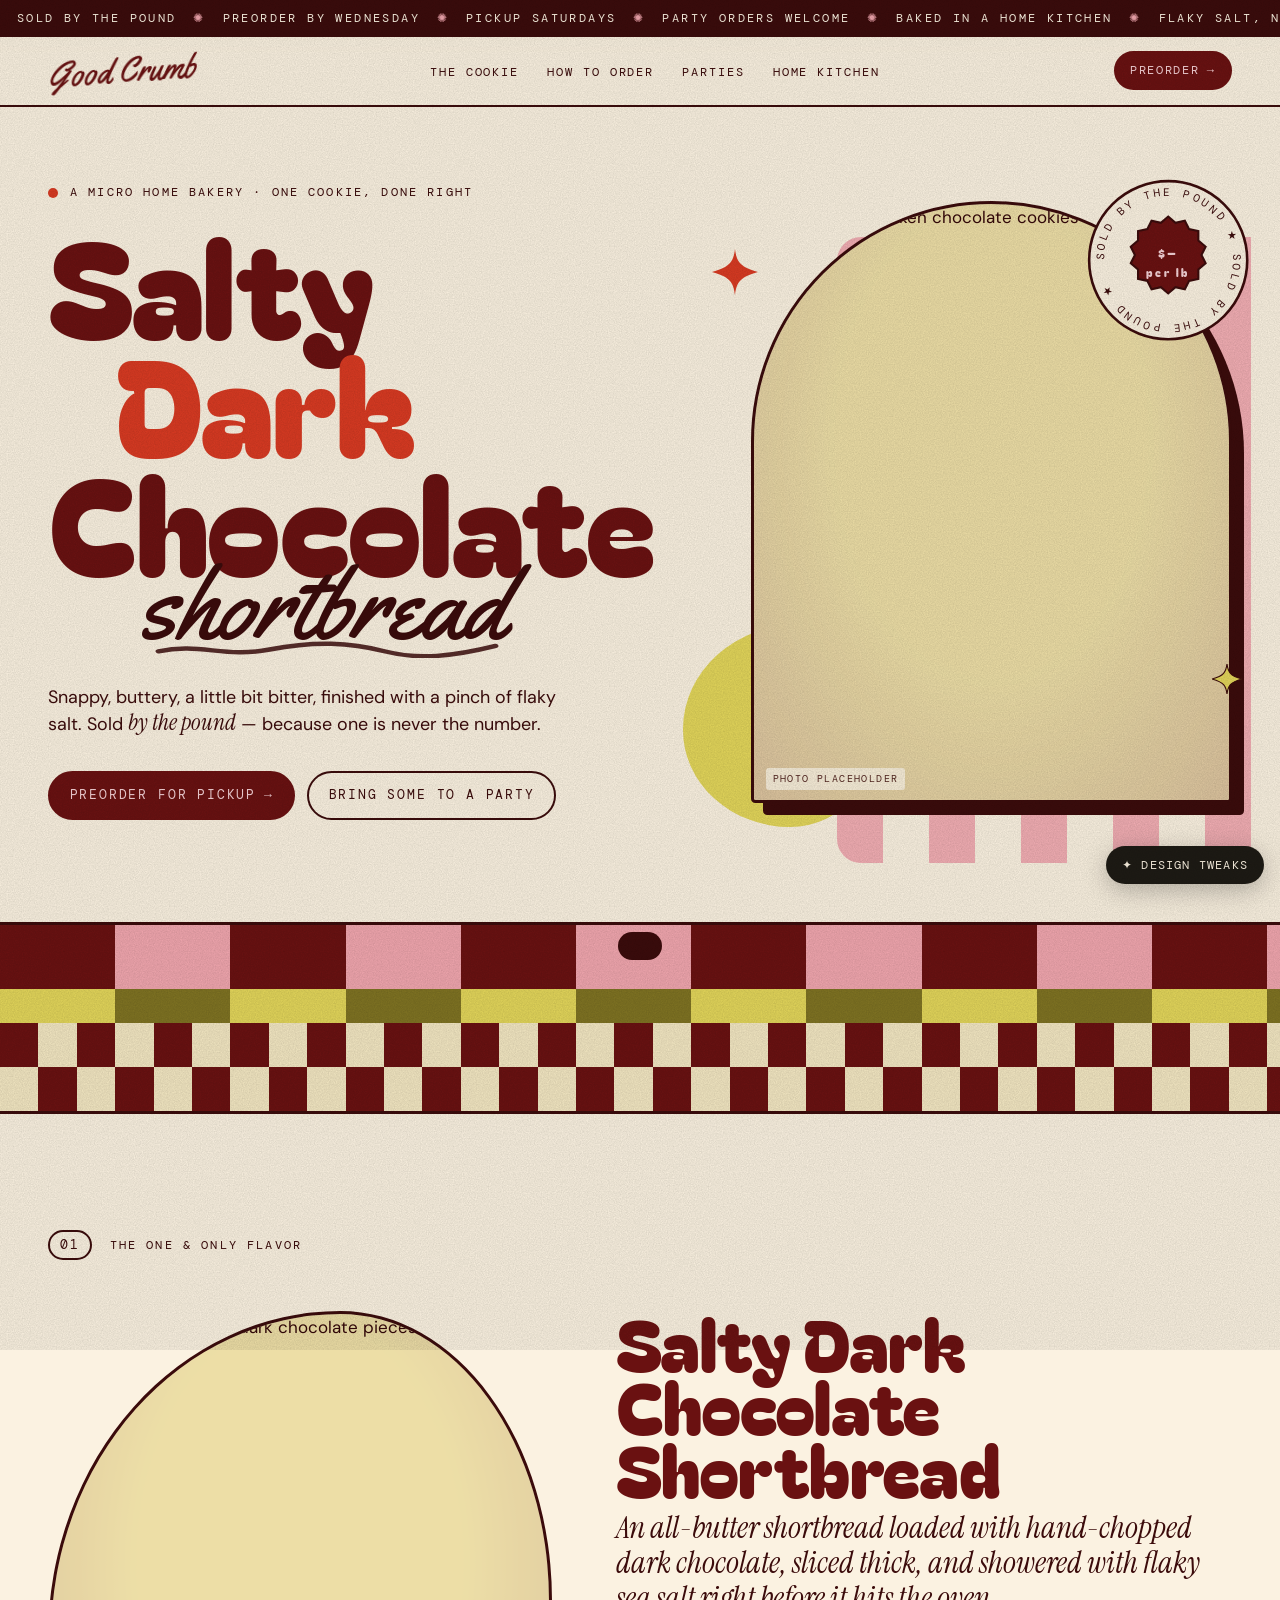
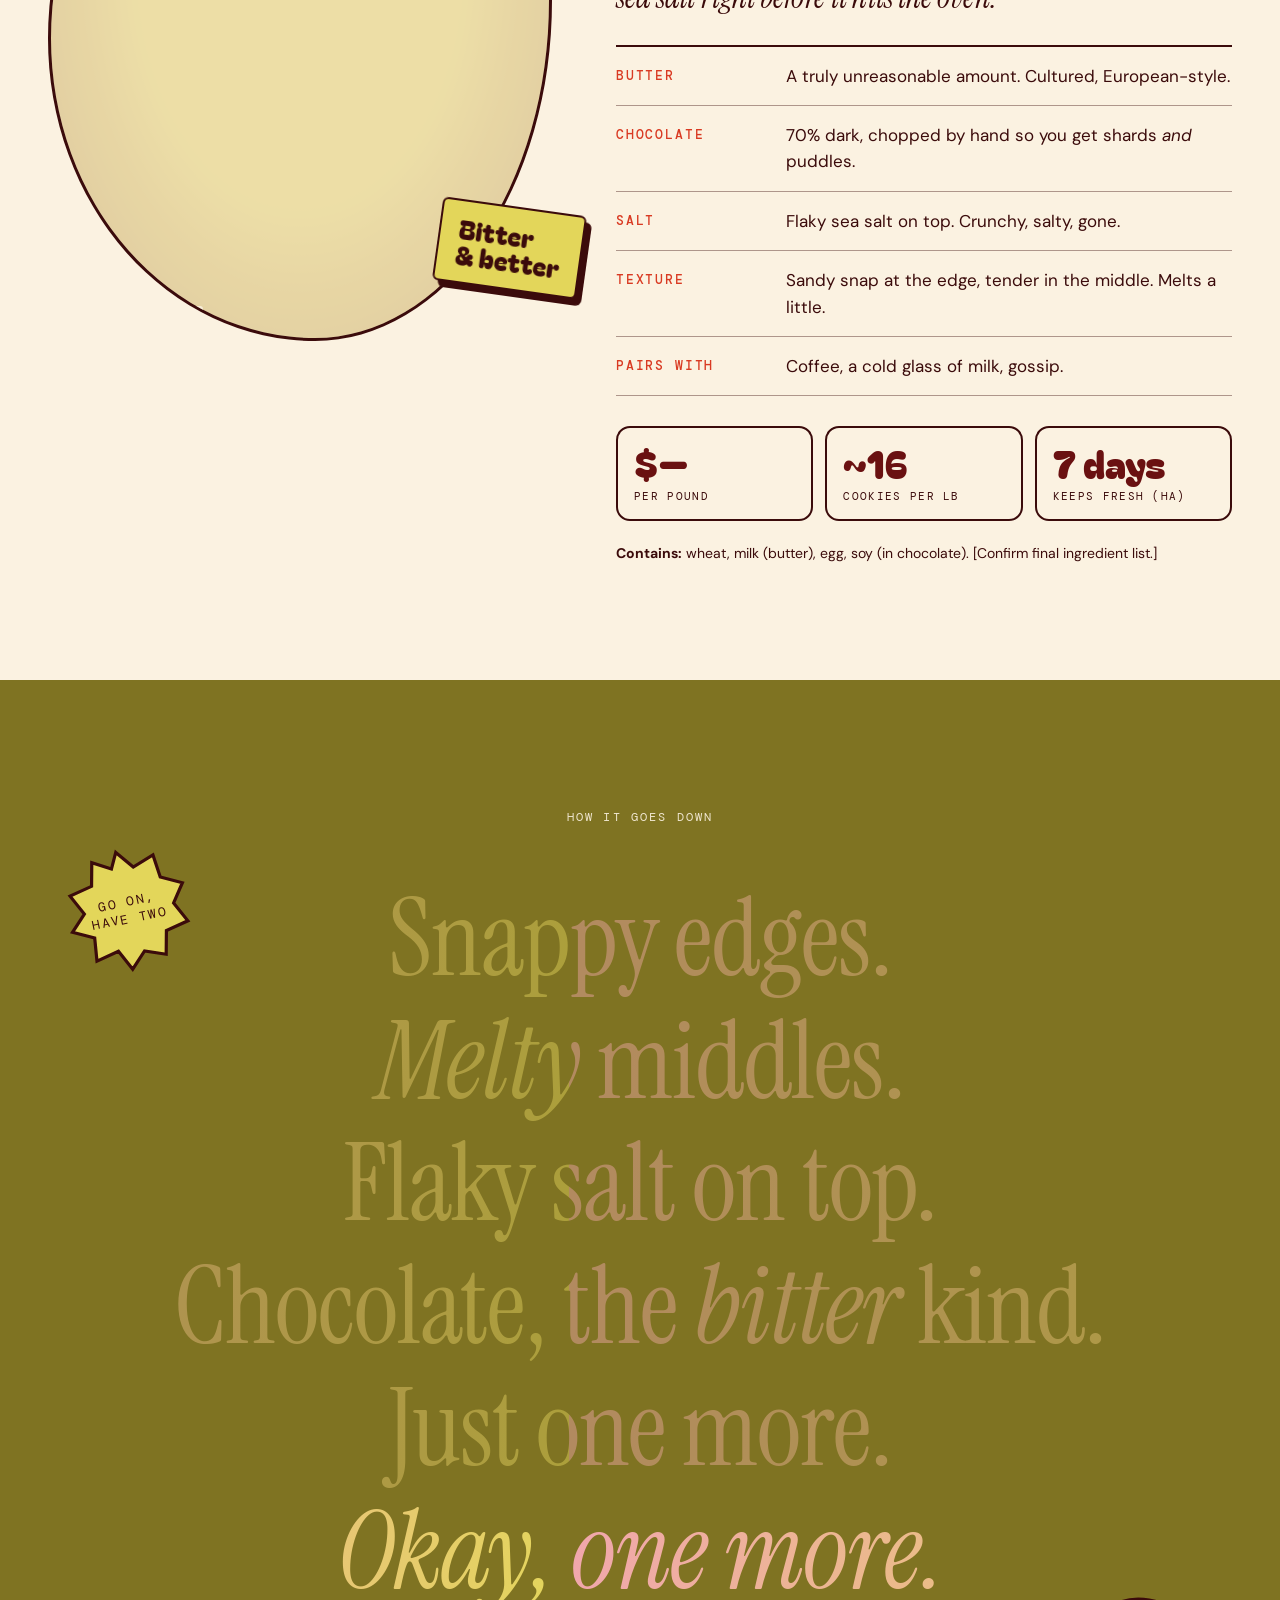
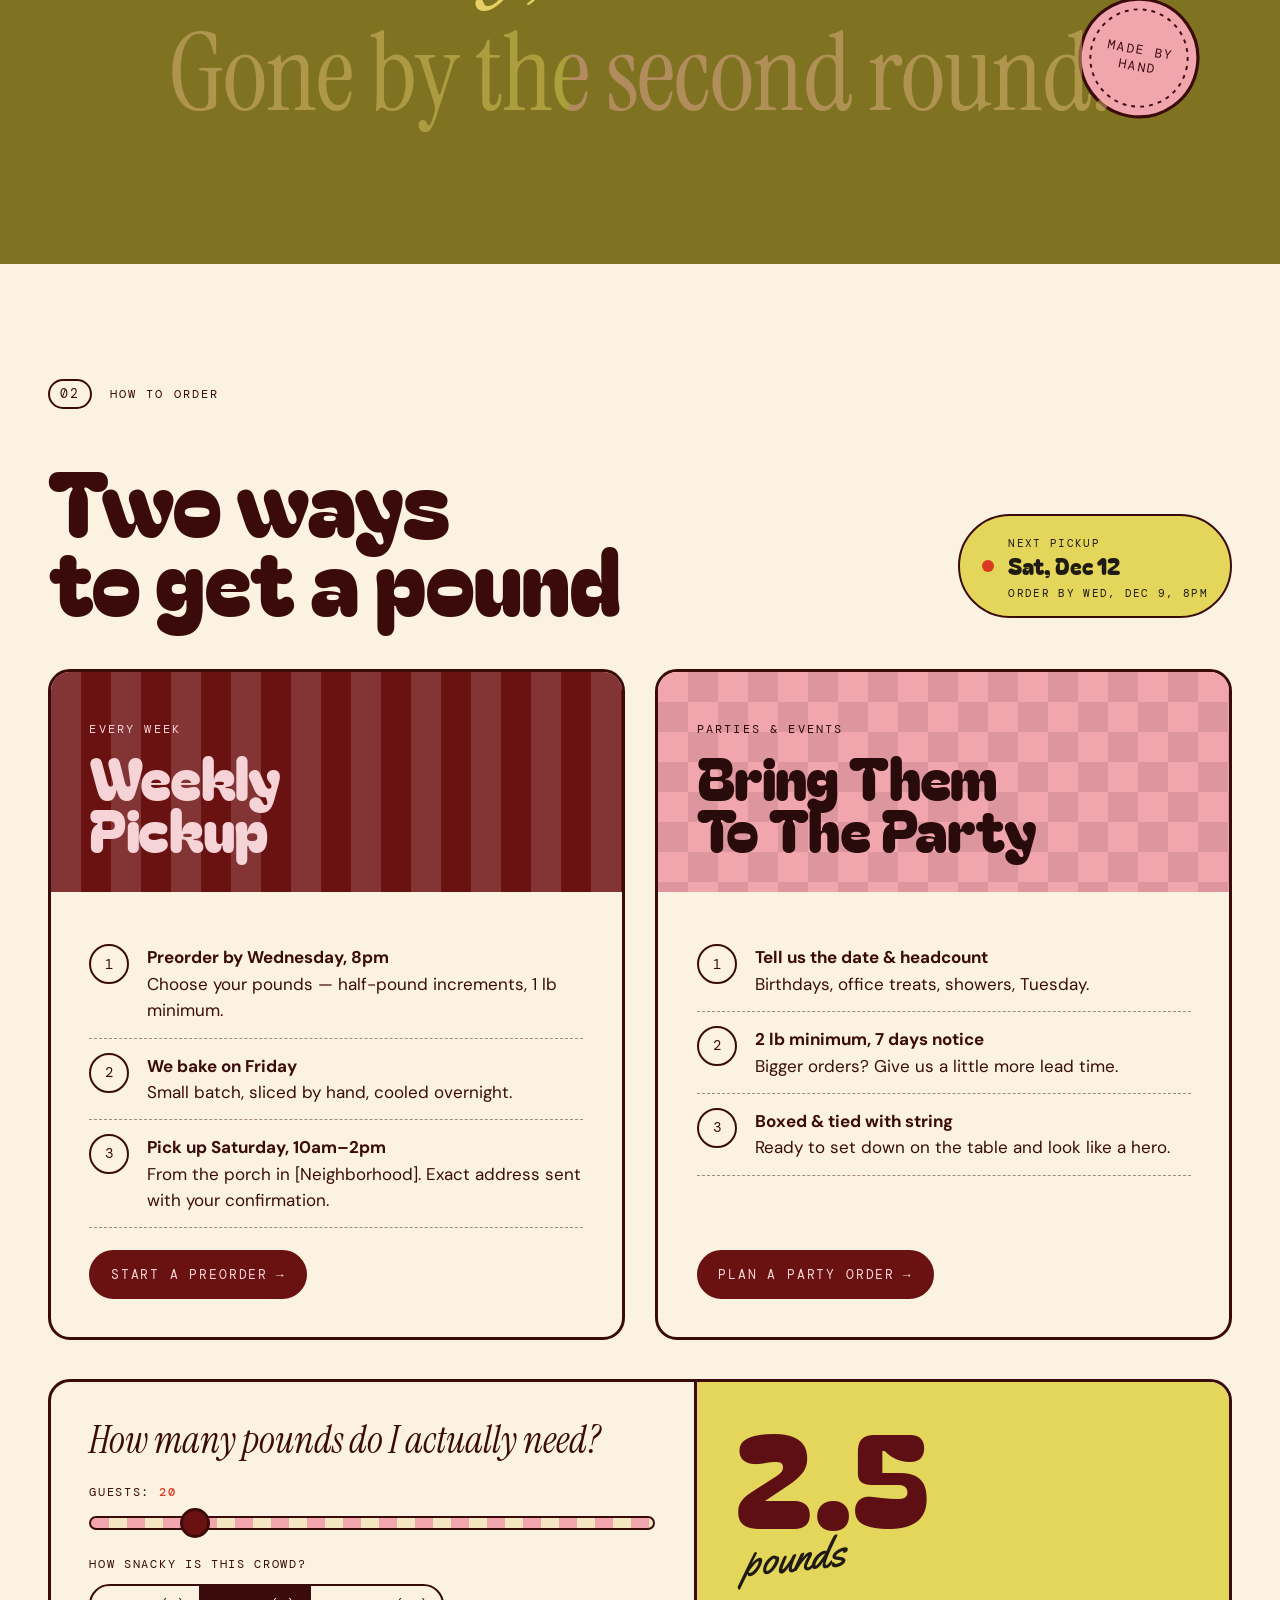
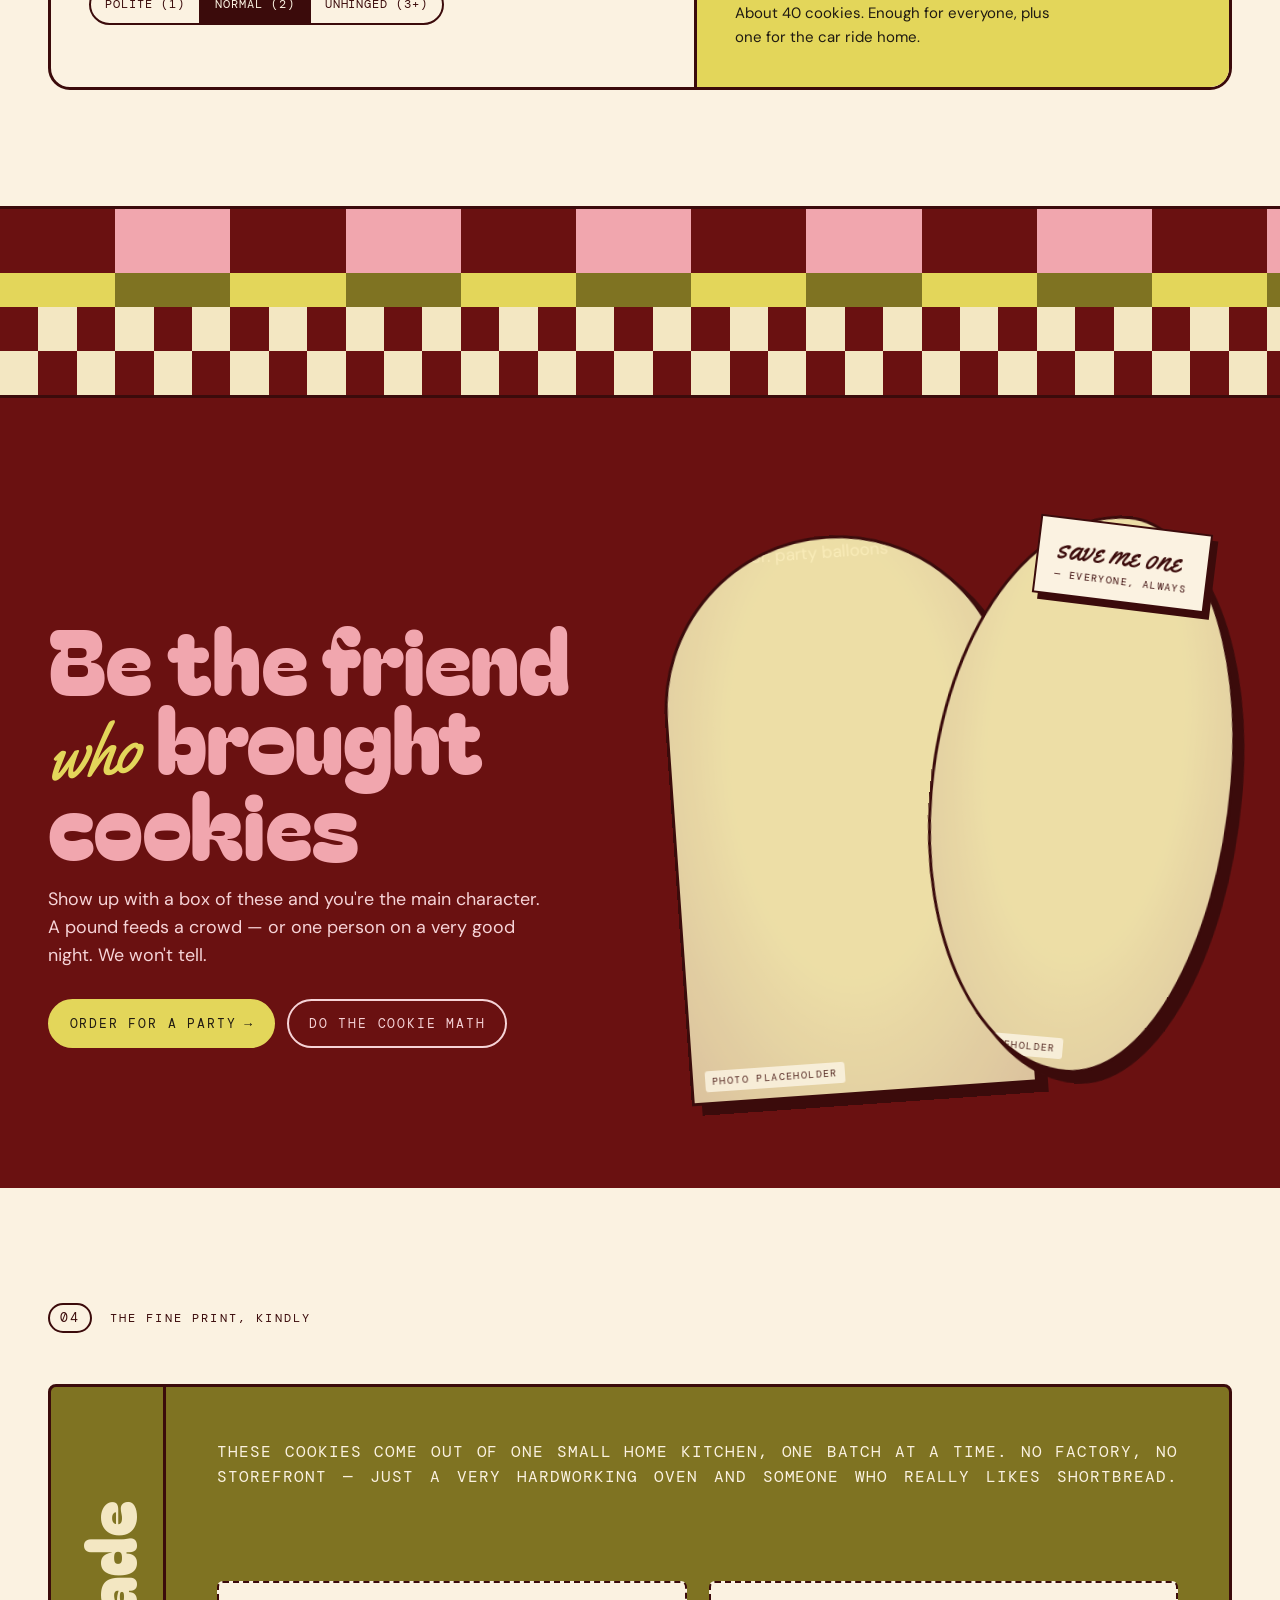
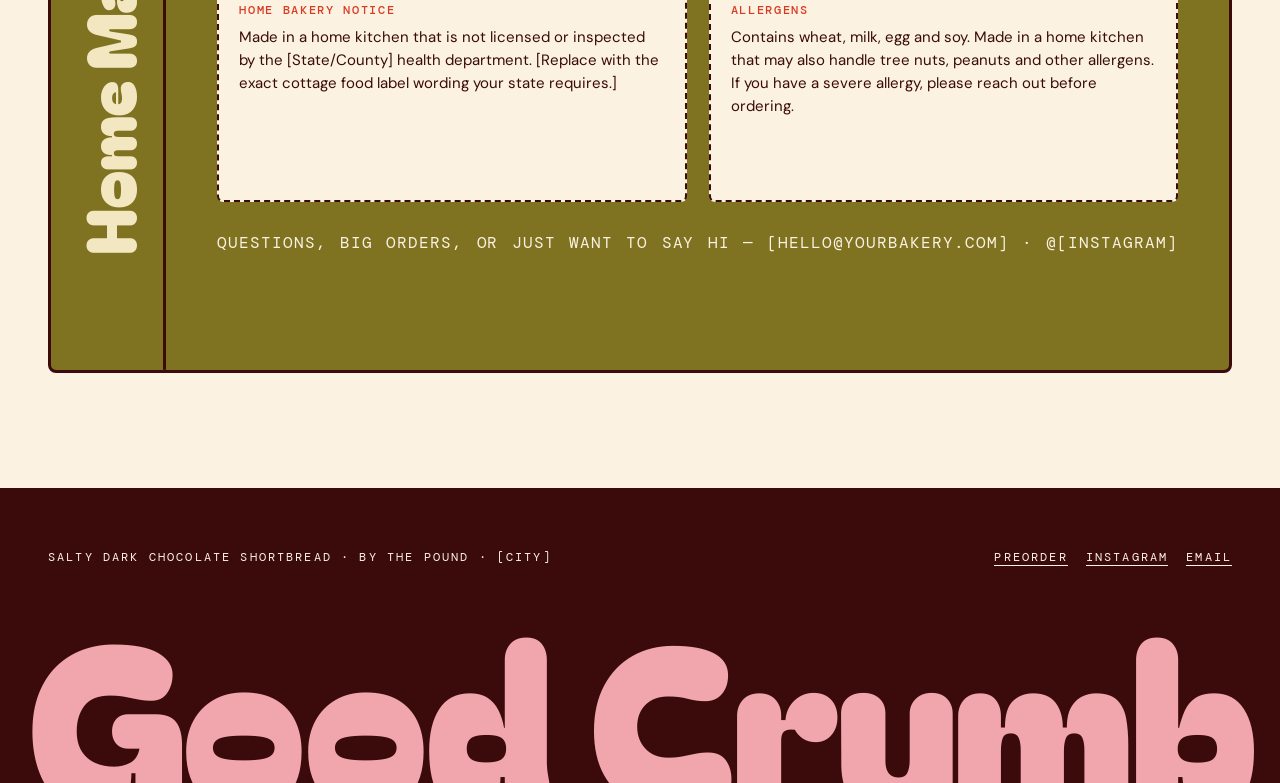
==== index.html @ db73245e "Add Good Crumb shortbread landing page Single-file landing page for a micro home bakery selling salt" ====
<!DOCTYPE html>
<html lang="en" data-palette="oxblood" data-font="bagel" data-pattern="blocks" data-scrolltext="sweep" data-photo="retro" data-grain="on">
<head>
<meta charset="utf-8" />
<meta name="viewport" content="width=device-width, initial-scale=1" />
<title>Good Crumb — Salty Dark Chocolate Shortbread, by the pound</title>
<meta name="description" content="Salty dark chocolate shortbread from a micro home bakery. Sold by the pound. Weekly pickup and party orders." />
<link rel="preconnect" href="https://fonts.googleapis.com" />
<link rel="preconnect" href="https://fonts.gstatic.com" crossorigin />
<link href="https://fonts.googleapis.com/css2?family=Anton&family=Bagel+Fat+One&family=DM+Mono:wght@400;500&family=DM+Sans:opsz,wght@9..40,400;9..40,500;9..40,700&family=Instrument+Serif:ital@0;1&family=Pirata+One&family=Rubik+Mono+One&family=Yellowtail&display=swap" rel="stylesheet" />
<style>
/* ============ TOKENS ============ */
:root{
  --paper:#fbf2e1; --ink:#3b0b0b;
  --primary:#6a1111; --on-primary:#f6d3d7;
  --soft:#f1a6ae; --secondary:#7f7322; --on-secondary:#fbf2e1;
  --pop:#e3d65a; --hot:#d93a22; --cream:#f3e7c2;

  --display:"Bagel Fat One", system-ui, sans-serif; --display-case:none; --ds:1; --display-track:-0.01em;
  --serif:"Instrument Serif", Georgia, serif;
  --script:"Yellowtail", cursive;
  --mono:"DM Mono", ui-monospace, monospace;
  --sans:"DM Sans", system-ui, sans-serif;

  --radius-blob: 58% 42% 47% 53% / 52% 46% 54% 48%;
  --maxw: 1320px;
}
[data-palette="olive"]{
  --paper:#f5eed3; --ink:#2b2911;
  --primary:#6e6420; --on-primary:#f5eed3;
  --soft:#f2b3bb; --secondary:#5e1014; --on-secondary:#f6d3d7;
  --pop:#e6da5c; --hot:#cf3a1f; --cream:#efe4bd;
}
[data-palette="tomato"]{
  --paper:#f8f0e3; --ink:#1f1a12;
  --primary:#d4381f; --on-primary:#fde9dc;
  --soft:#f7bcc6; --secondary:#3f3d1b; --on-secondary:#f8f0e3;
  --pop:#e6da5c; --hot:#5e0f14; --cream:#f3e3c9;
}
[data-palette="night"]{
  --paper:#221f10; --ink:#f4e9cf;
  --primary:#5e0f14; --on-primary:#f6c9cf;
  --soft:#f1a6ae; --secondary:#3b3819; --on-secondary:#f4e9cf;
  --pop:#e6da5c; --hot:#ff6243; --cream:#f4e9cf;
}
[data-font="anton"]{ --display:"Anton", Impact, sans-serif; --display-case:uppercase; --ds:1.08; --display-track:0.005em; }
[data-font="wide"]{ --display:"Rubik Mono One", system-ui, sans-serif; --display-case:uppercase; --ds:.66; --display-track:-0.02em; }
[data-font="gothic"]{ --display:"Pirata One", serif; --display-case:none; --ds:1.12; --display-track:0; }

/* ============ BASE ============ */
*{box-sizing:border-box;margin:0;padding:0}
html{scroll-behavior:smooth}
body{background:var(--paper);color:var(--ink);font-family:var(--sans);font-size:17px;line-height:1.55;-webkit-font-smoothing:antialiased;overflow-x:hidden;transition:background .4s,color .4s}
img{display:block;max-width:100%}
a{color:inherit}
.wrap{max-width:var(--maxw);margin:0 auto;padding:0 clamp(20px,4vw,48px)}
.display{font-family:var(--display);text-transform:var(--display-case);letter-spacing:var(--display-track);line-height:.88;font-weight:400}
.serif{font-family:var(--serif);font-weight:400}
.script{font-family:var(--script);font-weight:400}
.label{font-family:var(--mono);font-size:12px;letter-spacing:.18em;text-transform:uppercase}
.sr{position:absolute;width:1px;height:1px;overflow:hidden;clip:rect(0 0 0 0)}

/* grain */
[data-grain="on"] body::after{content:"";position:fixed;inset:-50%;pointer-events:none;z-index:999;opacity:.16;mix-blend-mode:multiply;
  background-image:url("data:image/svg+xml,%3Csvg xmlns='http://www.w3.org/2000/svg' width='220' height='220'%3E%3Cfilter id='n'%3E%3CfeTurbulence type='fractalNoise' baseFrequency='.85' numOctaves='3' stitchTiles='stitch'/%3E%3CfeColorMatrix values='0 0 0 0 0  0 0 0 0 0  0 0 0 0 0  0 0 0 .9 0'/%3E%3C/filter%3E%3Crect width='100%25' height='100%25' filter='url(%23n)'/%3E%3C/svg%3E");}
[data-palette="night"][data-grain="on"] body::after{mix-blend-mode:screen;opacity:.07;filter:invert(1)}

/* buttons */
.btn{--b:var(--primary);--f:var(--on-primary);display:inline-flex;align-items:center;gap:.6em;padding:.95em 1.5em;background:var(--b);color:var(--f);font-family:var(--mono);font-size:13px;letter-spacing:.14em;text-transform:uppercase;text-decoration:none;border:2px solid var(--b);border-radius:999px;transition:transform .2s cubic-bezier(.3,1.6,.5,1),background .2s,color .2s;cursor:pointer}
.btn:hover{transform:rotate(-2deg) scale(1.04)}
.btn .arr{transition:transform .2s}
.btn:hover .arr{transform:translateX(4px)}
.btn.ghost{background:transparent;color:var(--ink);border-color:var(--ink)}
.btn.ghost:hover{background:var(--ink);color:var(--paper)}

/* ============ TICKER ============ */
.ticker{background:var(--ink);color:var(--paper);overflow:hidden;white-space:nowrap;font-family:var(--mono);font-size:12px;letter-spacing:.2em;text-transform:uppercase;padding:9px 0}
.ticker__track{display:inline-flex;animation:tick 38s linear infinite}
.ticker__track span{padding:0 1.4em}
.ticker__track i{font-style:normal;color:var(--soft)}
@keyframes tick{to{transform:translateX(-50%)}}

/* ============ NAV ============ */
.nav{position:sticky;top:0;z-index:50;background:color-mix(in srgb,var(--paper) 88%,transparent);backdrop-filter:blur(8px);border-bottom:2px solid var(--ink)}
.nav .wrap{display:flex;align-items:center;justify-content:space-between;height:68px;gap:24px}
.logo{font-family:var(--script);font-size:34px;text-decoration:none;color:var(--primary);line-height:1;transform:rotate(-4deg);white-space:nowrap}
[data-palette="night"] .logo{color:var(--soft)}
.nav ul{display:flex;gap:28px;list-style:none}
.nav ul a{font-family:var(--mono);font-size:12px;letter-spacing:.16em;text-transform:uppercase;text-decoration:none;position:relative}
.nav ul a::after{content:"";position:absolute;left:0;right:0;bottom:-5px;height:3px;background:var(--hot);transform:scaleX(0);transform-origin:left;transition:transform .25s}
.nav ul a:hover::after{transform:scaleX(1)}
.nav .btn{padding:.7em 1.2em;font-size:12px}
@media (max-width:860px){.nav ul{display:none}}

/* ============ HERO ============ */
.hero{position:relative;padding:clamp(40px,6vw,80px) 0 clamp(60px,8vw,110px);overflow:hidden}
.hero .wrap{display:grid;grid-template-columns:1.15fr .85fr;gap:clamp(24px,4vw,64px);align-items:center}
.hero__eyebrow{display:flex;gap:12px;align-items:center;margin-bottom:22px}
.hero__eyebrow .dot{width:10px;height:10px;border-radius:50%;background:var(--hot)}
.hero__title{font-size:calc(clamp(64px,10.5vw,168px) * var(--ds));color:var(--primary);position:relative}
[data-palette="night"] .hero__title{color:var(--soft)}
.hero__title span{display:block}
.hero__title .l2{color:var(--hot);padding-left:.5em}
.hero__script{font-size:clamp(56px,8vw,128px);color:var(--ink);transform:rotate(-7deg);margin:-.25em 0 0 .9em;line-height:1;position:relative;z-index:2;display:inline-block}
.hero__script::after{content:"";position:absolute;left:4%;right:2%;bottom:-.02em;height:.16em;background:currentColor;opacity:.85;-webkit-mask:url("data:image/svg+xml,%3Csvg xmlns='http://www.w3.org/2000/svg' viewBox='0 0 300 20' preserveAspectRatio='none'%3E%3Cpath d='M3 12 C40 2, 60 20, 100 10 S170 2, 200 12 S260 18, 297 6' fill='none' stroke='%23000' stroke-width='5' stroke-linecap='round'/%3E%3C/svg%3E") center/100% 100% no-repeat;mask:url("data:image/svg+xml,%3Csvg xmlns='http://www.w3.org/2000/svg' viewBox='0 0 300 20' preserveAspectRatio='none'%3E%3Cpath d='M3 12 C40 2, 60 20, 100 10 S170 2, 200 12 S260 18, 297 6' fill='none' stroke='%23000' stroke-width='5' stroke-linecap='round'/%3E%3C/svg%3E") center/100% 100% no-repeat}
.hero__lede{max-width:30em;font-size:clamp(17px,1.4vw,20px);margin:28px 0 32px}
.hero__lede em{font-family:var(--serif);font-size:1.3em;font-style:italic;line-height:1}
.hero__ctas{display:flex;flex-wrap:wrap;gap:12px}
.hero__art{position:relative;aspect-ratio:4/5}
.hero__stripes{position:absolute;inset:6% -30% -10% 18%;background:repeating-linear-gradient(90deg,var(--soft) 0 46px,transparent 46px 92px);border-radius:24px 0 0 24px;opacity:.9}
.hero__photo{position:absolute;inset:0 6% 6% 0;border-radius:999px 999px 18px 18px;overflow:hidden;border:3px solid var(--ink);box-shadow:12px 12px 0 var(--ink)}
.hero__blob{position:absolute;width:42%;aspect-ratio:1;left:-14%;bottom:-4%;background:var(--pop);border-radius:var(--radius-blob);z-index:-1;animation:wob 9s ease-in-out infinite}
@keyframes wob{50%{border-radius:44% 56% 60% 40% / 40% 58% 42% 60%;transform:rotate(14deg)}}
.stamp{position:absolute;right:-4%;top:-4%;width:clamp(120px,13vw,172px);aspect-ratio:1;z-index:3}
.stamp svg{width:100%;height:100%;overflow:visible}
.stamp .ring{animation:spin 22s linear infinite;transform-origin:50% 50%}
@keyframes spin{to{transform:rotate(360deg)}}
.stamp text{font-family:var(--mono);font-size:10.5px;letter-spacing:.24em;text-transform:uppercase;fill:var(--ink)}
.stamp .center{font-family:var(--display);text-transform:var(--display-case);fill:var(--on-primary)}
.sparkle{position:absolute;color:var(--hot);width:46px;animation:twinkle 3.2s ease-in-out infinite}
@keyframes twinkle{50%{transform:scale(.7) rotate(25deg)}}
@media (max-width:900px){.hero .wrap{grid-template-columns:1fr}.hero__art{max-width:440px;margin:30px auto 0;width:86%}}

/* ============ PHOTO TREATMENT ============ */
.photo{position:relative;width:100%;height:100%;background:var(--cream);isolation:isolate}
.photo img{width:100%;height:100%;object-fit:cover;transition:filter .5s}
.photo::after{content:"";position:absolute;inset:0;pointer-events:none;transition:opacity .5s,background .5s;opacity:0}
.photo figcaption{position:absolute;left:12px;bottom:10px;z-index:2;font-family:var(--mono);font-size:10px;letter-spacing:.14em;text-transform:uppercase;background:var(--paper);color:var(--ink);padding:3px 7px;border-radius:3px;opacity:.85}
[data-photo="retro"] .photo img{filter:sepia(.42) saturate(1.35) contrast(1.08) brightness(1.02) hue-rotate(-8deg)}
[data-photo="retro"] .photo::after{opacity:.22;background:radial-gradient(ellipse at 50% 40%,transparent 45%,var(--primary) 120%),var(--pop);mix-blend-mode:multiply}
[data-photo="duotone"] .photo img{filter:grayscale(1) contrast(1.15) brightness(1.05)}
[data-photo="duotone"] .photo{background:var(--soft)}
[data-photo="duotone"] .photo img{mix-blend-mode:multiply}
[data-photo="duotone"] .photo::after{opacity:.9;background:var(--primary);mix-blend-mode:screen}

/* ============ PATTERN BAND ============ */
.band{display:flex;flex-direction:column;border-top:3px solid var(--ink);border-bottom:3px solid var(--ink)}
.band .r{height:44px}
.band .r1{background:repeating-linear-gradient(90deg,var(--primary) 0 9vw,var(--soft) 9vw 18vw);height:64px}
.band .r2{background:repeating-linear-gradient(90deg,var(--pop) 0 9vw,var(--secondary) 9vw 18vw);height:34px}
.band .r3{background:repeating-linear-gradient(90deg,var(--primary) 0 3vw,var(--cream) 3vw 6vw)}
.band .r4{background:repeating-linear-gradient(90deg,var(--cream) 0 3vw,var(--primary) 3vw 6vw)}
[data-pattern="stripes"] .band .r:not(.r1){display:none}
[data-pattern="stripes"] .band .r1{height:72px;background:repeating-linear-gradient(90deg,var(--primary) 0 5vw,var(--soft) 5vw 10vw)}
[data-pattern="checker"] .band .r:not(.r3):not(.r4){display:none}
[data-pattern="checker"] .band .r3,[data-pattern="checker"] .band .r4{height:5vw;background-size:auto}
[data-pattern="checker"] .band .r3{background:repeating-linear-gradient(90deg,var(--primary) 0 5vw,var(--pop) 5vw 10vw)}
[data-pattern="checker"] .band .r4{background:repeating-linear-gradient(90deg,var(--pop) 0 5vw,var(--primary) 5vw 10vw)}

/* ============ SECTION HEADS ============ */
.sec{padding:clamp(70px,9vw,140px) 0}
.sec__head{display:flex;align-items:baseline;gap:18px;margin-bottom:clamp(28px,4vw,52px)}
.sec__num{font-family:var(--mono);font-size:13px;letter-spacing:.14em;border:2px solid currentColor;border-radius:999px;padding:3px 10px}
.h2{font-size:calc(clamp(48px,7vw,112px) * var(--ds))}

/* ============ THE COOKIE ============ */
.cookie .grid{display:grid;grid-template-columns:.9fr 1.1fr;gap:clamp(30px,5vw,80px);align-items:start}
.cookie__photo{position:relative;aspect-ratio:4/5;border-radius:var(--radius-blob);overflow:hidden;border:3px solid var(--ink)}
.cookie__photowrap{position:relative}
.cookie__photowrap .chip{position:absolute;right:-6%;bottom:8%;background:var(--pop);color:var(--ink);transform:rotate(8deg);padding:14px 18px;border:2px solid var(--ink);font-family:var(--display);text-transform:var(--display-case);font-size:calc(26px * var(--ds));line-height:1;box-shadow:6px 6px 0 var(--ink);border-radius:6px}
.cookie__title{font-size:calc(clamp(44px,5.6vw,92px) * var(--ds));color:var(--primary);margin-bottom:.15em}
[data-palette="night"] .cookie__title{color:var(--soft)}
.cookie__sub{font-family:var(--serif);font-style:italic;font-size:clamp(24px,2.4vw,34px);line-height:1.15;margin-bottom:28px}
.menu{border-top:2px solid var(--ink)}
.menu li{list-style:none;display:grid;grid-template-columns:150px 1fr;gap:20px;padding:16px 0;border-bottom:1px solid color-mix(in srgb,var(--ink) 40%,transparent)}
.menu b{font-family:var(--mono);font-weight:500;font-size:13px;letter-spacing:.14em;text-transform:uppercase;color:var(--hot);padding-top:3px}
.facts{display:grid;grid-template-columns:repeat(3,1fr);gap:12px;margin-top:30px}
.fact{border:2px solid var(--ink);border-radius:14px;padding:16px 16px 14px}
.fact .big{font-family:var(--display);text-transform:var(--display-case);font-size:calc(38px * var(--ds));line-height:1;color:var(--primary)}
[data-palette="night"] .fact .big{color:var(--pop)}
.fact .small{font-family:var(--mono);font-size:11px;letter-spacing:.12em;text-transform:uppercase;margin-top:6px}
.allergens{margin-top:22px;font-size:14px;opacity:.8}
@media (max-width:900px){.cookie .grid{grid-template-columns:1fr}.cookie__photowrap{max-width:440px}.facts{grid-template-columns:1fr 1fr 1fr}.menu li{grid-template-columns:110px 1fr}}
@media (max-width:520px){.facts{grid-template-columns:1fr}}

/* ============ EDITORIAL SCROLL TEXT ============ */
.editorial{background:var(--secondary);color:var(--on-secondary);padding:clamp(80px,10vw,150px) 0;text-align:center;position:relative;overflow:hidden}
.editorial .label{opacity:.9;margin-bottom:clamp(30px,4vw,56px)}
.editorial ul{list-style:none}
.editorial li{font-family:var(--serif);font-size:clamp(46px,8.4vw,138px);line-height:1.06;letter-spacing:-.01em;padding:.04em 0;
  --t:.5; --o:1;
  background-image:linear-gradient(100deg,var(--soft) 0%,var(--pop) 22%,var(--cream) 40%,var(--hot) 60%,var(--soft) 80%,var(--pop) 100%);
  background-size:320% 100%;background-position:calc(var(--t) * 100%) 50%;
  -webkit-background-clip:text;background-clip:text;color:transparent;opacity:var(--o);transition:opacity .25s}
.editorial li em{font-style:italic}
[data-scrolltext="spotlight"] .editorial li{background-image:linear-gradient(90deg,var(--pop),var(--soft) 50%,var(--pop));background-size:200% 100%;}
[data-scrolltext="off"] .editorial li{background:none;color:var(--on-secondary);opacity:1}
.editorial .stickers{position:absolute;inset:0;pointer-events:none}
.sticker{position:absolute;width:clamp(90px,10vw,140px);aspect-ratio:1}
@media (prefers-reduced-motion:reduce){.ticker__track,.stamp .ring,.hero__blob,.sparkle{animation:none}}

/* ============ HOW TO ORDER ============ */
.order .intro{display:grid;grid-template-columns:1fr auto;gap:30px;align-items:end;margin-bottom:clamp(30px,4vw,56px)}
.next{border:2px solid var(--ink);border-radius:999px;padding:12px 22px;display:flex;gap:14px;align-items:center;background:var(--pop);color:#1f1a12;transform:rotate(2deg)}
.next .pulse{width:12px;height:12px;border-radius:50%;background:var(--hot);box-shadow:0 0 0 0 var(--hot);animation:pulse 1.8s infinite}
@keyframes pulse{70%{box-shadow:0 0 0 12px transparent}}
.next b{font-family:var(--display);text-transform:var(--display-case);font-weight:400;font-size:calc(22px * var(--ds));display:block;line-height:1.05}
.next small{font-family:var(--mono);font-size:11px;letter-spacing:.12em;text-transform:uppercase}
.cards{display:grid;grid-template-columns:1fr 1fr;gap:clamp(18px,2.4vw,32px)}
.card{position:relative;border:3px solid var(--ink);border-radius:22px;overflow:hidden;display:flex;flex-direction:column;background:var(--paper)}
.card__top{padding:clamp(24px,3vw,40px);position:relative;min-height:220px;display:flex;flex-direction:column;justify-content:flex-end}
.card--pickup .card__top{background:var(--primary);color:var(--on-primary)}
.card--party .card__top{background:var(--soft);color:#2a0b0b}
.card__top .bg{position:absolute;inset:0;opacity:.18;background:repeating-linear-gradient(90deg,currentColor 0 30px,transparent 30px 60px)}
.card--party .card__top .bg{background:repeating-conic-gradient(currentColor 0 25%,transparent 0 50%) 0 0/60px 60px;opacity:.1}
.card h3{font-size:calc(clamp(40px,4.6vw,72px) * var(--ds));position:relative}
.card .tag{position:relative;margin-bottom:12px}
.card__body{padding:clamp(24px,3vw,40px);display:flex;flex-direction:column;gap:22px;flex:1}
.steps{list-style:none;counter-reset:s}
.steps li{counter-increment:s;display:grid;grid-template-columns:44px 1fr;gap:14px;padding:14px 0;border-bottom:1px dashed color-mix(in srgb,var(--ink) 45%,transparent)}
.steps li::before{content:counter(s);width:36px;height:36px;border-radius:50%;border:2px solid var(--ink);display:grid;place-items:center;font-family:var(--mono);font-size:14px}
.steps b{display:block;font-weight:700}
.card__body .btn{align-self:flex-start;margin-top:auto}
@media (max-width:860px){.cards{grid-template-columns:1fr}.order .intro{grid-template-columns:1fr}.next{justify-self:start}}

/* calculator */
.calc{margin-top:clamp(24px,3vw,40px);border:3px solid var(--ink);border-radius:22px;display:grid;grid-template-columns:1.2fr 1fr;overflow:hidden}
.calc__in{padding:clamp(24px,3vw,40px)}
.calc__in h4{font-family:var(--serif);font-weight:400;font-style:italic;font-size:clamp(30px,3vw,44px);line-height:1.05;margin-bottom:22px}
.calc label{display:block;font-family:var(--mono);font-size:12px;letter-spacing:.14em;text-transform:uppercase;margin:18px 0 10px}
.calc label output{color:var(--hot);font-weight:500}
input[type=range]{-webkit-appearance:none;appearance:none;width:100%;height:14px;border-radius:999px;background:repeating-linear-gradient(90deg,var(--soft) 0 18px,var(--cream) 18px 36px);border:2px solid var(--ink);outline:none}
input[type=range]::-webkit-slider-thumb{-webkit-appearance:none;width:30px;height:30px;border-radius:50%;background:var(--primary);border:3px solid var(--ink);cursor:grab}
input[type=range]::-moz-range-thumb{width:26px;height:26px;border-radius:50%;background:var(--primary);border:3px solid var(--ink);cursor:grab}
.seg{display:inline-flex;border:2px solid var(--ink);border-radius:999px;overflow:hidden;flex-wrap:wrap}
.seg button{font:inherit;font-family:var(--mono);font-size:12px;letter-spacing:.08em;text-transform:uppercase;background:transparent;color:var(--ink);border:0;padding:9px 14px;cursor:pointer}
.seg button+button{border-left:2px solid var(--ink)}
.seg button[aria-pressed="true"]{background:var(--ink);color:var(--paper)}
.calc__out{background:var(--pop);color:#1f1a12;padding:clamp(24px,3vw,40px);display:flex;flex-direction:column;justify-content:center;align-items:flex-start;border-left:3px solid var(--ink);position:relative;overflow:hidden}
.calc__out .lbs{font-family:var(--display);text-transform:var(--display-case);font-size:calc(clamp(80px,10vw,150px) * var(--ds));line-height:.85;color:#5e0f14}
.calc__out .unit{font-family:var(--script);font-size:clamp(34px,3.4vw,52px);transform:rotate(-6deg);margin:-6px 0 12px 8px;color:#1f1a12}
.calc__out p{max-width:22em;font-size:15px}
@media (max-width:860px){.calc{grid-template-columns:1fr}.calc__out{border-left:0;border-top:3px solid var(--ink)}}

/* ============ SHARE ============ */
.share{background:var(--primary);color:var(--on-primary);position:relative;overflow:hidden}
.share .grid{display:grid;grid-template-columns:1fr 1fr;gap:clamp(30px,5vw,80px);align-items:center}
.share .h2{color:var(--soft)}
.share .h2 .script{font-size:.8em;color:var(--pop);text-transform:none;display:inline-block;transform:rotate(-6deg);letter-spacing:0}
.share p{font-size:clamp(17px,1.4vw,20px);max-width:28em;margin:24px 0 30px}
.share .btn{--b:var(--pop);--f:#1f1a12}
.share .btn.ghost{color:var(--on-primary);border-color:var(--on-primary);background:transparent}
.share .btn.ghost:hover{background:var(--on-primary);color:var(--primary)}
.collage{position:relative;aspect-ratio:1/1}
.collage .p1{position:absolute;left:0;top:4%;width:62%;aspect-ratio:3/4;border:3px solid var(--ink);border-radius:999px 999px 0 0;overflow:hidden;transform:rotate(-4deg);box-shadow:10px 10px 0 var(--ink)}
.collage .p2{position:absolute;right:0;bottom:0;width:54%;aspect-ratio:1;border:3px solid var(--ink);overflow:hidden;transform:rotate(5deg);box-shadow:10px 10px 0 var(--ink);border-radius:var(--radius-blob)}
.collage .note{position:absolute;right:4%;top:2%;background:var(--paper);color:var(--ink);padding:14px 18px;transform:rotate(7deg);border:2px solid var(--ink);font-family:var(--script);font-size:clamp(24px,2.4vw,34px);line-height:1;box-shadow:6px 6px 0 var(--ink)}
.collage .note small{display:block;font-family:var(--mono);font-size:10px;letter-spacing:.14em;text-transform:uppercase;margin-top:6px}
@media (max-width:860px){.share .grid{grid-template-columns:1fr}}

/* ============ HOME KITCHEN ============ */
.kitchen{background:var(--paper)}
.kitchen .box{display:grid;grid-template-columns:auto 1fr;border:3px solid var(--ink);border-radius:8px;overflow:hidden;background:var(--secondary);color:var(--on-secondary)}
.kitchen .box{min-height:clamp(480px,46vw,600px)}
.kitchen .vert{writing-mode:vertical-rl;transform:rotate(180deg);font-size:calc(clamp(48px,5.4vw,84px) * var(--ds));text-align:center;padding:28px clamp(14px,2vw,26px);color:var(--cream);border-left:3px solid var(--ink);white-space:nowrap}
.kitchen .inner{padding:clamp(24px,4vw,56px);display:grid;gap:28px}
.kitchen .mono{font-family:var(--mono);font-size:clamp(14px,1.25vw,17px);letter-spacing:.06em;text-transform:uppercase;line-height:1.6;text-align:justify;text-align-last:justify}
.kitchen .mono + .mono{opacity:.9}
.kitchen .disclaimer{background:var(--paper);color:var(--ink);border:2px dashed var(--ink);border-radius:6px;padding:18px 20px;font-size:15px}
.kitchen .disclaimer b{font-family:var(--mono);font-weight:500;font-size:12px;letter-spacing:.14em;text-transform:uppercase;display:block;margin-bottom:6px;color:var(--hot)}
.kitchen .two{display:grid;grid-template-columns:1fr 1fr;gap:22px}
@media (max-width:760px){.kitchen .box{grid-template-columns:1fr;min-height:0}.kitchen .vert{writing-mode:horizontal-tb;transform:none;border-left:0;border-bottom:3px solid var(--ink)}.kitchen .two{grid-template-columns:1fr}.kitchen .mono{text-align:left;text-align-last:left}}

/* ============ FOOTER ============ */
footer{background:var(--ink);color:var(--paper);padding:60px 0 0;overflow:hidden}
footer .row{display:flex;justify-content:space-between;flex-wrap:wrap;gap:24px;align-items:flex-end}
footer .label a{text-decoration:none;border-bottom:1px solid currentColor}
footer .label a+a{margin-left:18px}
.wordmark{font-family:var(--display);text-transform:var(--display-case);font-size:18vw;line-height:.78;letter-spacing:-.02em;color:var(--soft);white-space:nowrap;margin-top:40px;transform:translateY(.08em);text-align:center}

/* ============ REVEAL ============ */
.rv{opacity:0;transform:translateY(28px);transition:opacity .8s ease,transform .8s cubic-bezier(.2,.8,.2,1)}
.rv.in{opacity:1;transform:none}
@media (prefers-reduced-motion:reduce){.rv{opacity:1;transform:none}}

/* ============ TOAST ============ */
.toast{position:fixed;left:50%;bottom:28px;transform:translate(-50%,calc(100% + 60px));background:var(--ink);color:var(--paper);padding:14px 22px;border-radius:999px;font-family:var(--mono);font-size:13px;letter-spacing:.06em;z-index:200;transition:transform .35s cubic-bezier(.3,1.4,.5,1)}
.toast.show{transform:translate(-50%,0)}

/* ============ TWEAKS PANEL (design-review only) ============ */
.tweaks{position:fixed;right:16px;bottom:16px;z-index:300;font-family:var(--sans);font-size:13px;color:#1d1a14}
.tweaks__toggle{background:#1d1a14;color:#fbf2e1;border:0;border-radius:999px;padding:11px 16px;font-family:"DM Mono",monospace;font-size:12px;letter-spacing:.1em;text-transform:uppercase;cursor:pointer;box-shadow:0 6px 24px rgba(0,0,0,.25);display:flex;gap:8px;align-items:center}
.tweaks__panel{position:absolute;right:0;bottom:52px;width:320px;max-height:min(78vh,720px);overflow:auto;background:#fffaf0;border:2px solid #1d1a14;border-radius:16px;padding:16px 16px 10px;box-shadow:0 18px 50px rgba(0,0,0,.28);display:none}
.tweaks.open .tweaks__panel{display:block}
.tweaks h5{font-family:"DM Mono",monospace;font-size:11px;font-weight:500;letter-spacing:.14em;text-transform:uppercase;margin:0 0 7px;color:#6b6250}
.tweaks .grp{margin-bottom:14px}
.tweaks .opts{display:flex;flex-wrap:wrap;gap:6px}
.tweaks .opts button{font:inherit;font-size:12px;border:1.5px solid #1d1a14;background:#fff;border-radius:999px;padding:6px 11px;cursor:pointer;display:flex;align-items:center;gap:6px;color:#1d1a14}
.tweaks .opts button[aria-pressed="true"]{background:#1d1a14;color:#fffaf0}
.tweaks .sw{display:inline-flex}
.tweaks .sw i{width:11px;height:11px;border-radius:50%;margin-left:-3px;border:1px solid rgba(0,0,0,.3)}
.tweaks input[type=text]{width:100%;font:inherit;border:1.5px solid #1d1a14;border-radius:8px;padding:7px 10px;background:#fff;color:#1d1a14}
.tweaks .hint{font-size:11px;color:#6b6250;margin-top:6px;line-height:1.4}
</style>
</head>
<body>

<!-- ============ TICKER ============ -->
<div class="ticker" aria-hidden="true">
  <div class="ticker__track">
    <span>Sold by the pound</span><i>✺</i><span>Preorder by Wednesday</span><i>✺</i><span>Pickup Saturdays</span><i>✺</i><span>Party orders welcome</span><i>✺</i><span>Baked in a home kitchen</span><i>✺</i><span>Flaky salt, no apologies</span><i>✺</i>
    <span>Sold by the pound</span><i>✺</i><span>Preorder by Wednesday</span><i>✺</i><span>Pickup Saturdays</span><i>✺</i><span>Party orders welcome</span><i>✺</i><span>Baked in a home kitchen</span><i>✺</i><span>Flaky salt, no apologies</span><i>✺</i>
  </div>
</div>

<!-- ============ NAV ============ -->
<nav class="nav">
  <div class="wrap">
    <a href="#top" class="logo" data-name>Good Crumb</a>
    <ul>
      <li><a href="#cookie">The cookie</a></li>
      <li><a href="#order">How to order</a></li>
      <li><a href="#parties">Parties</a></li>
      <li><a href="#kitchen">Home kitchen</a></li>
    </ul>
    <a href="#order" class="btn">Preorder <span class="arr">→</span></a>
  </div>
</nav>

<!-- ============ HERO ============ -->
<header class="hero" id="top">
  <div class="wrap">
    <div>
      <div class="hero__eyebrow label rv"><span class="dot"></span>A micro home bakery · One cookie, done right</div>
      <h1 class="display hero__title rv">
        <span>Salty</span>
        <span class="l2">Dark</span>
        <span>Chocolate</span>
      </h1>
      <div class="script hero__script rv">shortbread</div>
      <p class="hero__lede rv">Snappy, buttery, a little bit bitter, finished with a pinch of flaky salt. Sold <em>by the pound</em> — because one is never the number.</p>
      <div class="hero__ctas rv">
        <a href="#order" class="btn">Preorder for pickup <span class="arr">→</span></a>
        <a href="#parties" class="btn ghost">Bring some to a party</a>
      </div>
    </div>

    <div class="hero__art rv">
      <div class="hero__stripes"></div>
      <div class="hero__blob"></div>
      <figure class="hero__photo photo">
        <img src="https://images.unsplash.com/photo-1499636136210-6f4ee915583e?w=1100&q=80&auto=format&fit=crop" alt="Placeholder: broken chocolate cookies on parchment" />
        <figcaption>Photo placeholder</figcaption>
      </figure>
      <div class="stamp" aria-hidden="true">
        <svg viewBox="0 0 160 160">
          <defs><path id="circ" d="M80,80 m-62,0 a62,62 0 1,1 124,0 a62,62 0 1,1 -124,0"/></defs>
          <g class="ring">
            <circle cx="80" cy="80" r="76" fill="var(--paper)" stroke="var(--ink)" stroke-width="2.5"/>
            <text><textPath href="#circ">Sold by the pound ★ Sold by the pound ★ </textPath></text>
          </g>
          <!-- scalloped center -->
          <path fill="var(--primary)" stroke="var(--ink)" stroke-width="2" d="M80 38 l7 6 9-2 4 8 9 2 0 9 7 6-4 8 4 8-7 6 0 9-9 2-4 8-9-2-7 6-7-6-9 2-4-8-9-2 0-9-7-6 4-8-4-8 7-6 0-9 9-2 4-8 9 2z"/>
          <text class="center" x="80" y="78" text-anchor="middle" font-size="17">$—</text>
          <text class="center" x="80" y="96" text-anchor="middle" font-size="12">per lb</text>
        </svg>
      </div>
      <svg class="sparkle" style="left:-8%;top:8%" viewBox="0 0 40 40" aria-hidden="true"><path fill="currentColor" d="M20 0c1.5 11 4 15.5 20 20-16 4.5-18.5 9-20 20-1.5-11-4-15.5-20-20 16-4.5 18.5-9 20-20z"/></svg>
      <svg class="sparkle" style="right:-2%;bottom:18%;width:30px;animation-delay:-1.4s;color:var(--pop)" viewBox="0 0 40 40" aria-hidden="true"><path fill="currentColor" stroke="var(--ink)" stroke-width="1.5" d="M20 0c1.5 11 4 15.5 20 20-16 4.5-18.5 9-20 20-1.5-11-4-15.5-20-20 16-4.5 18.5-9 20-20z"/></svg>
    </div>
  </div>
</header>

<div class="band" aria-hidden="true"><div class="r r1"></div><div class="r r2"></div><div class="r r3"></div><div class="r r4"></div></div>

<!-- ============ THE COOKIE ============ -->
<section class="sec cookie" id="cookie">
  <div class="wrap">
    <div class="sec__head rv"><span class="sec__num">01</span><span class="label">The one &amp; only flavor</span></div>
    <div class="grid">
      <div class="cookie__photowrap rv">
        <figure class="cookie__photo photo">
          <img src="https://images.unsplash.com/photo-1606312619070-d48b4c652a52?w=1000&q=80&auto=format&fit=crop" alt="Placeholder: stacked dark chocolate pieces" />
          <figcaption>Photo placeholder</figcaption>
        </figure>
        <div class="chip">Bitter<br/>&amp; better</div>
      </div>
      <div>
        <h2 class="display cookie__title rv">Salty Dark Chocolate Shortbread</h2>
        <p class="cookie__sub rv">An all-butter shortbread loaded with hand-chopped dark chocolate, sliced thick, and showered with flaky sea salt right before it hits the oven.</p>
        <ul class="menu rv">
          <li><b>Butter</b><span>A truly unreasonable amount. Cultured, European-style.</span></li>
          <li><b>Chocolate</b><span>70% dark, chopped by hand so you get shards <em>and</em> puddles.</span></li>
          <li><b>Salt</b><span>Flaky sea salt on top. Crunchy, salty, gone.</span></li>
          <li><b>Texture</b><span>Sandy snap at the edge, tender in the middle. Melts a little.</span></li>
          <li><b>Pairs with</b><span>Coffee, a cold glass of milk, gossip.</span></li>
        </ul>
        <div class="facts rv">
          <div class="fact"><div class="big">$—</div><div class="small">Per pound</div></div>
          <div class="fact"><div class="big">~16</div><div class="small">Cookies per lb</div></div>
          <div class="fact"><div class="big">7 days</div><div class="small">Keeps fresh (ha)</div></div>
        </div>
        <p class="allergens rv"><strong>Contains:</strong> wheat, milk (butter), egg, soy (in chocolate). [Confirm final ingredient list.]</p>
      </div>
    </div>
  </div>
</section>

<!-- ============ EDITORIAL SCROLL TEXT ============ -->
<section class="editorial" aria-label="Tasting notes">
  <div class="stickers" aria-hidden="true">
    <svg class="sticker" style="left:5%;top:14%;transform:rotate(-12deg)" viewBox="0 0 100 100"><path fill="var(--pop)" stroke="var(--ink)" stroke-width="2.5" d="M50 4 61 18 78 12 80 30 96 38 86 52 94 68 76 72 72 90 56 84 44 96 36 80 18 84 20 66 4 58 16 46 8 30 26 26 30 8 44 16Z"/><text x="50" y="47" text-anchor="middle" font-family="DM Mono" font-size="10" letter-spacing="1.2" fill="var(--ink)">GO ON,</text><text x="50" y="60" text-anchor="middle" font-family="DM Mono" font-size="10" letter-spacing="1.2" fill="var(--ink)">HAVE TWO</text></svg>
    <svg class="sticker" style="right:6%;bottom:12%;transform:rotate(10deg)" viewBox="0 0 100 100"><circle cx="50" cy="50" r="46" fill="var(--soft)" stroke="var(--ink)" stroke-width="2.5"/><circle cx="50" cy="50" r="38" fill="none" stroke="var(--ink)" stroke-width="1.5" stroke-dasharray="3 4"/><text x="50" y="47" text-anchor="middle" font-family="DM Mono" font-size="10" letter-spacing="1.2" fill="var(--ink)">MADE BY</text><text x="50" y="60" text-anchor="middle" font-family="DM Mono" font-size="10" letter-spacing="1.2" fill="var(--ink)">HAND</text></svg>
  </div>
  <div class="wrap">
    <p class="label">How it goes down</p>
    <ul>
      <li>Snappy edges.</li>
      <li><em>Melty</em> middles.</li>
      <li>Flaky salt on top.</li>
      <li>Chocolate, the <em>bitter</em> kind.</li>
      <li>Just one more.</li>
      <li><em>Okay, one more.</em></li>
      <li>Gone by the second round.</li>
    </ul>
  </div>
</section>

<!-- ============ HOW TO ORDER ============ -->
<section class="sec order" id="order">
  <div class="wrap">
    <div class="sec__head rv"><span class="sec__num">02</span><span class="label">How to order</span></div>
    <div class="intro">
      <h2 class="display h2 rv">Two ways<br/>to get a pound</h2>
      <div class="next rv" id="nextPickup" aria-live="polite">
        <span class="pulse"></span>
        <div><small>Next pickup</small><b id="nextDate">Saturday</b><small id="nextDeadline">Order by Wednesday</small></div>
      </div>
    </div>

    <div class="cards">
      <article class="card card--pickup rv">
        <div class="card__top"><div class="bg"></div><span class="label tag">Every week</span><h3 class="display">Weekly<br/>Pickup</h3></div>
        <div class="card__body">
          <ol class="steps">
            <li><div><b>Preorder by Wednesday, 8pm</b>Choose your pounds — half-pound increments, 1 lb minimum.</div></li>
            <li><div><b>We bake on Friday</b>Small batch, sliced by hand, cooled overnight.</div></li>
            <li><div><b>Pick up Saturday, 10am–2pm</b>From the porch in [Neighborhood]. Exact address sent with your confirmation.</div></li>
          </ol>
          <a href="#" class="btn" data-order="pickup">Start a preorder <span class="arr">→</span></a>
        </div>
      </article>

      <article class="card card--party rv">
        <div class="card__top"><div class="bg"></div><span class="label tag">Parties &amp; events</span><h3 class="display">Bring Them<br/>To The Party</h3></div>
        <div class="card__body">
          <ol class="steps">
            <li><div><b>Tell us the date &amp; headcount</b>Birthdays, office treats, showers, Tuesday.</div></li>
            <li><div><b>2 lb minimum, 7 days notice</b>Bigger orders? Give us a little more lead time.</div></li>
            <li><div><b>Boxed &amp; tied with string</b>Ready to set down on the table and look like a hero.</div></li>
          </ol>
          <a href="#" class="btn" data-order="event">Plan a party order <span class="arr">→</span></a>
        </div>
      </article>
    </div>

    <div class="calc rv" id="calc">
      <div class="calc__in">
        <h4>How many pounds do I actually need?</h4>
        <label for="guests">Guests: <output id="guestsOut">20</output></label>
        <input type="range" id="guests" min="4" max="100" step="1" value="20" />
        <label>How snacky is this crowd?</label>
        <div class="seg" role="group" aria-label="Cookies per guest">
          <button type="button" data-cpp="1" aria-pressed="false">Polite (1)</button>
          <button type="button" data-cpp="2" aria-pressed="true">Normal (2)</button>
          <button type="button" data-cpp="3.5" aria-pressed="false">Unhinged (3+)</button>
        </div>
      </div>
      <div class="calc__out">
        <div class="lbs" id="lbs">2.5</div>
        <div class="unit">pounds</div>
        <p id="calcNote">About 40 cookies. Enough for everyone, plus one for the car ride home.</p>
      </div>
    </div>
  </div>
</section>

<div class="band" aria-hidden="true"><div class="r r1"></div><div class="r r2"></div><div class="r r3"></div><div class="r r4"></div></div>

<!-- ============ SHARE ============ -->
<section class="sec share" id="parties">
  <div class="wrap grid">
    <div>
      <div class="sec__head rv"><span class="sec__num">03</span><span class="label">Made for sharing</span></div>
      <h2 class="display h2 rv">Be the friend <span class="script">who</span> brought cookies</h2>
      <p class="rv">Show up with a box of these and you're the main character. A pound feeds a crowd — or one person on a very good night. We won't tell.</p>
      <div class="hero__ctas rv">
        <a href="#order" class="btn">Order for a party <span class="arr">→</span></a>
        <a href="#calc" class="btn ghost">Do the cookie math</a>
      </div>
    </div>
    <div class="collage rv">
      <figure class="p1 photo">
        <img src="https://images.unsplash.com/photo-1530103862676-de8c9debad1d?w=900&q=80&auto=format&fit=crop" alt="Placeholder: party balloons" />
        <figcaption>Photo placeholder</figcaption>
      </figure>
      <figure class="p2 photo">
        <img src="https://images.unsplash.com/photo-1558961363-fa8fdf82db35?w=900&q=80&auto=format&fit=crop" alt="Placeholder: cookies in a basket" />
        <figcaption>Photo placeholder</figcaption>
      </figure>
      <div class="note">save me one<small>— everyone, always</small></div>
    </div>
  </div>
</section>

<!-- ============ HOME KITCHEN ============ -->
<section class="sec kitchen" id="kitchen">
  <div class="wrap">
    <div class="sec__head rv"><span class="sec__num">04</span><span class="label">The fine print, kindly</span></div>
    <div class="box rv">
      <div class="display vert">Home Made</div>
      <div class="inner">
        <p class="mono">These cookies come out of one small home kitchen, one batch at a time. No factory, no storefront — just a very hardworking oven and someone who really likes shortbread.</p>
        <div class="two">
          <div class="disclaimer">
            <b>Home bakery notice</b>
            Made in a home kitchen that is not licensed or inspected by the [State/County] health department. [Replace with the exact cottage food label wording your state requires.]
          </div>
          <div class="disclaimer">
            <b>Allergens</b>
            Contains wheat, milk, egg and soy. Made in a home kitchen that may also handle tree nuts, peanuts and other allergens. If you have a severe allergy, please reach out before ordering.
          </div>
        </div>
        <p class="mono">Questions, big orders, or just want to say hi — [hello@yourbakery.com] · @[instagram]</p>
      </div>
    </div>
  </div>
</section>

<!-- ============ FOOTER ============ -->
<footer>
  <div class="wrap row">
    <div class="label">Salty dark chocolate shortbread · by the pound · [City]</div>
    <div class="label"><a href="#order">Preorder</a><a href="#">Instagram</a><a href="#">Email</a></div>
  </div>
  <div class="wordmark" data-name>Good Crumb</div>
</footer>

<div class="toast" id="toast" role="status"></div>

<!-- ============ DESIGN TWEAKS (remove before launch) ============ -->
<div class="tweaks" id="tweaks">
  <div class="tweaks__panel" role="dialog" aria-label="Design tweaks">
    <div class="grp"><h5>Bakery name</h5><input type="text" id="nameInput" value="Good Crumb" /></div>
    <div class="grp"><h5>Palette</h5><div class="opts" data-attr="palette">
      <button data-v="oxblood"><span class="sw"><i style="background:#6a1111"></i><i style="background:#f1a6ae"></i><i style="background:#e3d65a"></i></span>Oxblood</button>
      <button data-v="olive"><span class="sw"><i style="background:#6e6420"></i><i style="background:#f2b3bb"></i><i style="background:#5e1014"></i></span>Olive</button>
      <button data-v="tomato"><span class="sw"><i style="background:#d4381f"></i><i style="background:#f7bcc6"></i><i style="background:#3f3d1b"></i></span>Tomato</button>
      <button data-v="night"><span class="sw"><i style="background:#221f10"></i><i style="background:#5e0f14"></i><i style="background:#e6da5c"></i></span>Late night</button>
    </div></div>
    <div class="grp"><h5>Display type</h5><div class="opts" data-attr="font">
      <button data-v="bagel" style="font-family:'Bagel Fat One'">Chunky</button>
      <button data-v="anton" style="font-family:'Anton';text-transform:uppercase">Condensed</button>
      <button data-v="wide" style="font-family:'Rubik Mono One';font-size:10px">WIDE</button>
      <button data-v="gothic" style="font-family:'Pirata One';font-size:14px">Gothic</button>
    </div></div>
    <div class="grp"><h5>Pattern bands</h5><div class="opts" data-attr="pattern">
      <button data-v="blocks">Stacked blocks</button><button data-v="stripes">Wide stripes</button><button data-v="checker">Checker</button>
    </div></div>
    <div class="grp"><h5>Scrolling text</h5><div class="opts" data-attr="scrolltext">
      <button data-v="sweep">Gradient sweep</button><button data-v="spotlight">Spotlight fade</button><button data-v="off">Off</button>
    </div></div>
    <div class="grp"><h5>Photo treatment</h5><div class="opts" data-attr="photo">
      <button data-v="retro">Retro warm</button><button data-v="duotone">Duotone</button><button data-v="natural">Natural</button>
    </div></div>
    <div class="grp"><h5>Film grain</h5><div class="opts" data-attr="grain">
      <button data-v="on">On</button><button data-v="off">Off</button>
    </div><p class="hint">Choices are saved in this browser. This panel is for design review only.</p></div>
  </div>
  <button class="tweaks__toggle" type="button" aria-expanded="false">✦ Design tweaks</button>
</div>

<script>
/* ---------- config ---------- */
const PICKUP_DAY = 6;          // 0=Sun … 6=Sat
const DEADLINE_DAY = 3;        // Wednesday
const DEADLINE_HOUR = 20;      // 8pm
const COOKIES_PER_LB = 16;

const root = document.documentElement;

/* ---------- tweaks ---------- */
const store = JSON.parse(localStorage.getItem('gc-tweaks') || '{}');
Object.entries(store).forEach(([k, v]) => { if (k === 'name') return; root.dataset[k] = v; });
function syncTweakButtons(){
  document.querySelectorAll('.tweaks .opts').forEach(g => {
    g.querySelectorAll('button').forEach(b => b.setAttribute('aria-pressed', root.dataset[g.dataset.attr] === b.dataset.v));
  });
}
document.querySelectorAll('.tweaks .opts').forEach(g => g.addEventListener('click', e => {
  const b = e.target.closest('button'); if (!b) return;
  root.dataset[g.dataset.attr] = b.dataset.v; store[g.dataset.attr] = b.dataset.v;
  localStorage.setItem('gc-tweaks', JSON.stringify(store)); syncTweakButtons(); onScroll();
}));
syncTweakButtons();
const tw = document.getElementById('tweaks');
tw.querySelector('.tweaks__toggle').addEventListener('click', e => {
  const open = tw.classList.toggle('open'); e.currentTarget.setAttribute('aria-expanded', open);
});
const nameInput = document.getElementById('nameInput');
function setName(n){ document.querySelectorAll('[data-name]').forEach(el => el.textContent = n || 'Good Crumb'); }
if (store.name){ nameInput.value = store.name; setName(store.name); }
nameInput.addEventListener('input', () => { setName(nameInput.value); store.name = nameInput.value; localStorage.setItem('gc-tweaks', JSON.stringify(store)); });

/* ---------- next pickup ---------- */
(function(){
  const now = new Date();
  const fmt = d => d.toLocaleDateString('en-US', { weekday:'short', month:'short', day:'numeric' });
  for (let i = 0; i < 21; i++){
    const p = new Date(now.getFullYear(), now.getMonth(), now.getDate() + i);
    if (p.getDay() !== PICKUP_DAY) continue;
    const back = (PICKUP_DAY - DEADLINE_DAY + 7) % 7;
    const dl = new Date(p.getFullYear(), p.getMonth(), p.getDate() - back, DEADLINE_HOUR);
    if (dl > now){
      document.getElementById('nextDate').textContent = fmt(p);
      document.getElementById('nextDeadline').textContent = 'Order by ' + fmt(dl) + ', 8pm';
      break;
    }
  }
})();

/* ---------- pound calculator ---------- */
const guests = document.getElementById('guests'), gOut = document.getElementById('guestsOut');
const lbsEl = document.getElementById('lbs'), note = document.getElementById('calcNote');
let cpp = 2;
function calc(){
  const g = +guests.value; gOut.textContent = g;
  const cookies = Math.ceil(g * cpp);
  const lbs = Math.max(1, Math.ceil(cookies / COOKIES_PER_LB * 2) / 2);
  lbsEl.textContent = lbs % 1 ? lbs.toFixed(1) : lbs;
  const total = Math.round(lbs * COOKIES_PER_LB);
  const quip = cpp < 1.5 ? 'A tasteful amount. Very grown-up of you.'
            : cpp < 3 ? 'Enough for everyone, plus one for the car ride home.'
            : 'Respect. Nobody is leaving hungry.';
  note.textContent = `About ${total} cookies. ${quip}${lbs >= 2 ? '' : ' (Party orders start at 2 lb.)'}`;
}
document.querySelectorAll('[data-cpp]').forEach(b => b.addEventListener('click', () => {
  cpp = +b.dataset.cpp;
  document.querySelectorAll('[data-cpp]').forEach(x => x.setAttribute('aria-pressed', x === b));
  calc();
}));
guests.addEventListener('input', calc); calc();

/* ---------- order placeholder ---------- */
const toast = document.getElementById('toast'); let tt;
document.querySelectorAll('[data-order]').forEach(a => a.addEventListener('click', e => {
  e.preventDefault();
  toast.textContent = a.dataset.order === 'event' ? 'Party ordering is coming soon ✺' : 'Online preorders are coming soon ✺';
  toast.classList.add('show'); clearTimeout(tt); tt = setTimeout(() => toast.classList.remove('show'), 2600);
}));

/* ---------- reveal ---------- */
const io = new IntersectionObserver(es => es.forEach(en => { if (en.isIntersecting){ en.target.classList.add('in'); io.unobserve(en.target); } }), { rootMargin:'0px 0px -8% 0px' });
document.querySelectorAll('.rv').forEach(el => io.observe(el));

/* ---------- editorial gradient on scroll ---------- */
const lines = [...document.querySelectorAll('.editorial li')];
let ticking = false;
function onScroll(){
  if (ticking) return; ticking = true;
  requestAnimationFrame(() => {
    const vh = innerHeight, mode = root.dataset.scrolltext;
    lines.forEach(li => {
      const r = li.getBoundingClientRect();
      const t = Math.min(1.2, Math.max(-0.2, (r.top + r.height / 2) / vh)); // 0 = top, 1 = bottom
      li.style.setProperty('--t', (1 - t).toFixed(3));
      const d = Math.abs(t - 0.5);
      const o = mode === 'spotlight' ? Math.max(0.18, 1 - d * 2.4) : mode === 'sweep' ? Math.max(0.45, 1 - d * 1.1) : 1;
      li.style.setProperty('--o', o.toFixed(3));
    });
    ticking = false;
  });
}
/* ---------- fit footer wordmark to width ---------- */
const wm = document.querySelector('.wordmark');
function fitWordmark(){
  wm.style.fontSize = '100px'; wm.style.display = 'inline-block';
  const w = wm.getBoundingClientRect().width, target = wm.parentElement.clientWidth * 0.96;
  wm.style.display = ''; wm.style.fontSize = (100 * target / w) + 'px';
}
document.fonts.ready.then(fitWordmark);
addEventListener('resize', fitWordmark);
const _setName = setName; setName = n => { _setName(n); fitWordmark(); };
const _sync = syncTweakButtons; syncTweakButtons = () => { _sync(); document.fonts.ready.then(fitWordmark); setTimeout(fitWordmark, 400); };

addEventListener('scroll', onScroll, { passive:true }); addEventListener('resize', onScroll); onScroll();
</script>
</body>
</html>
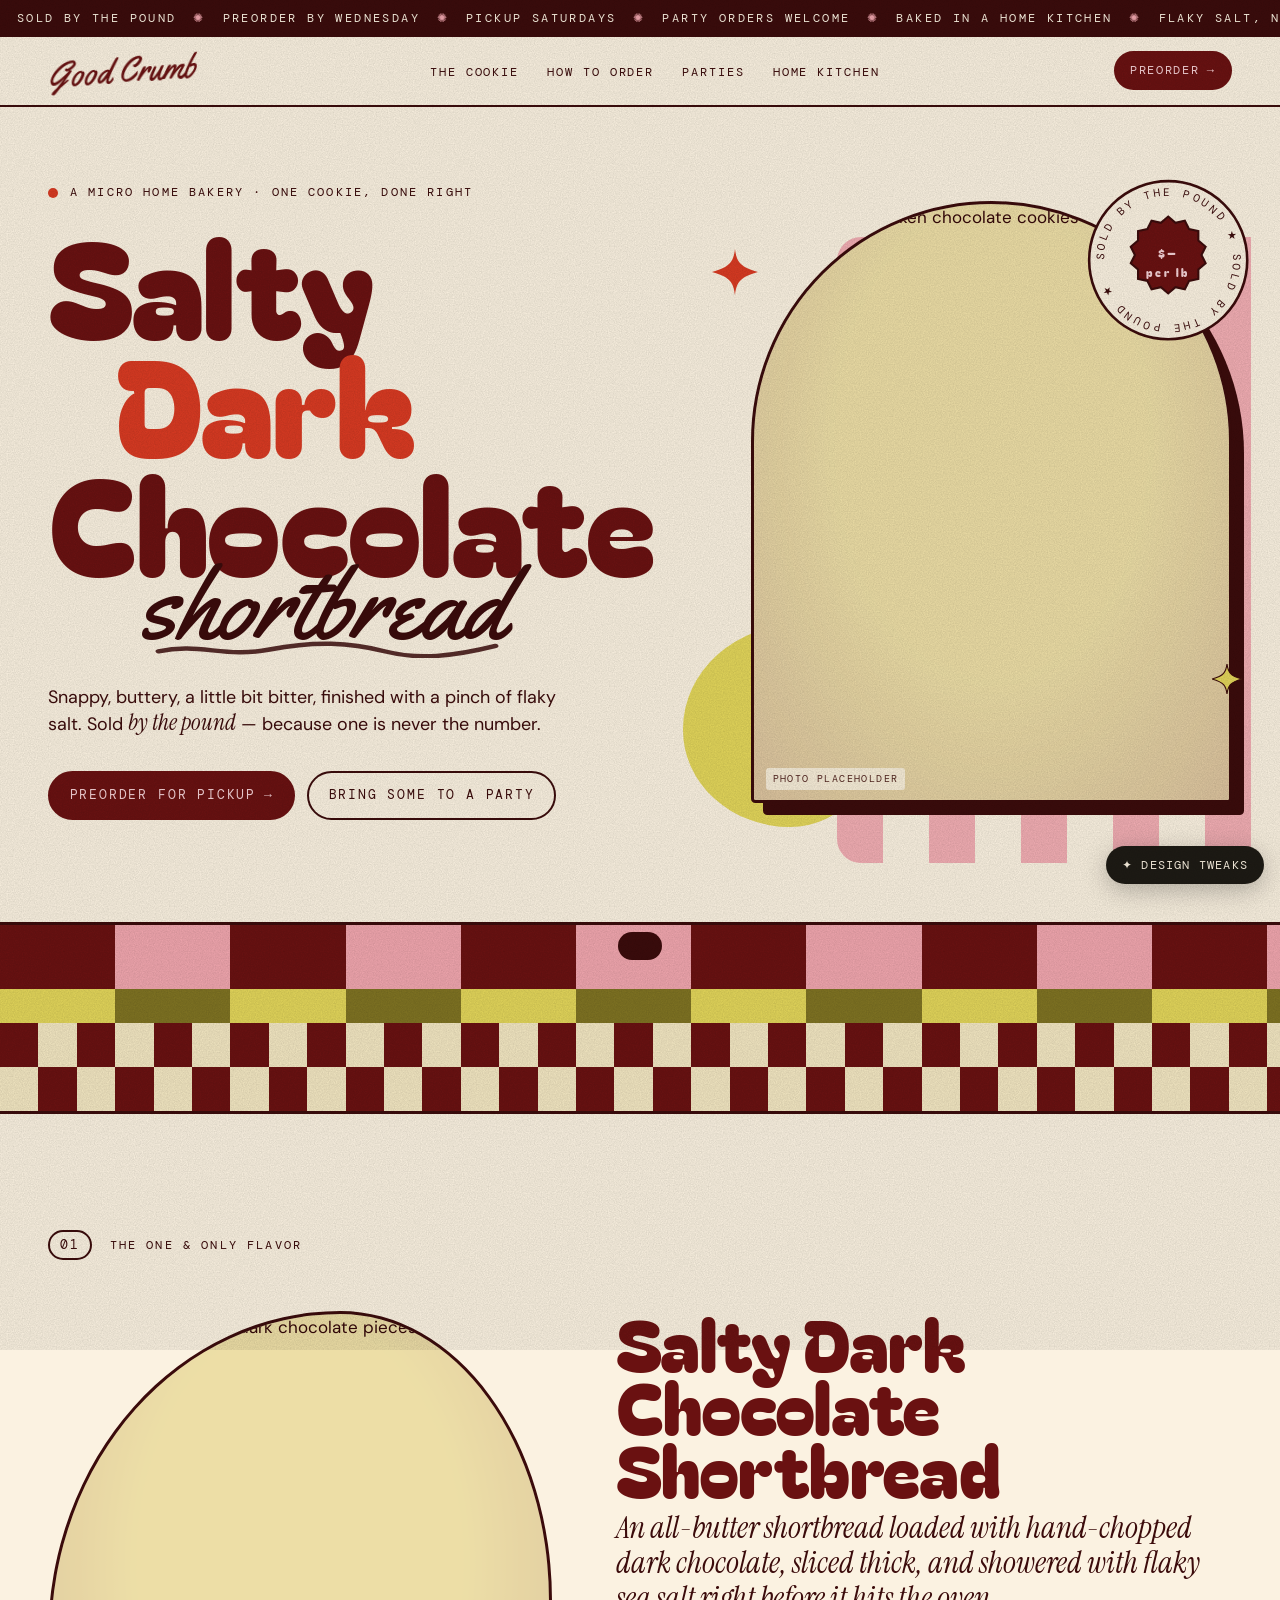
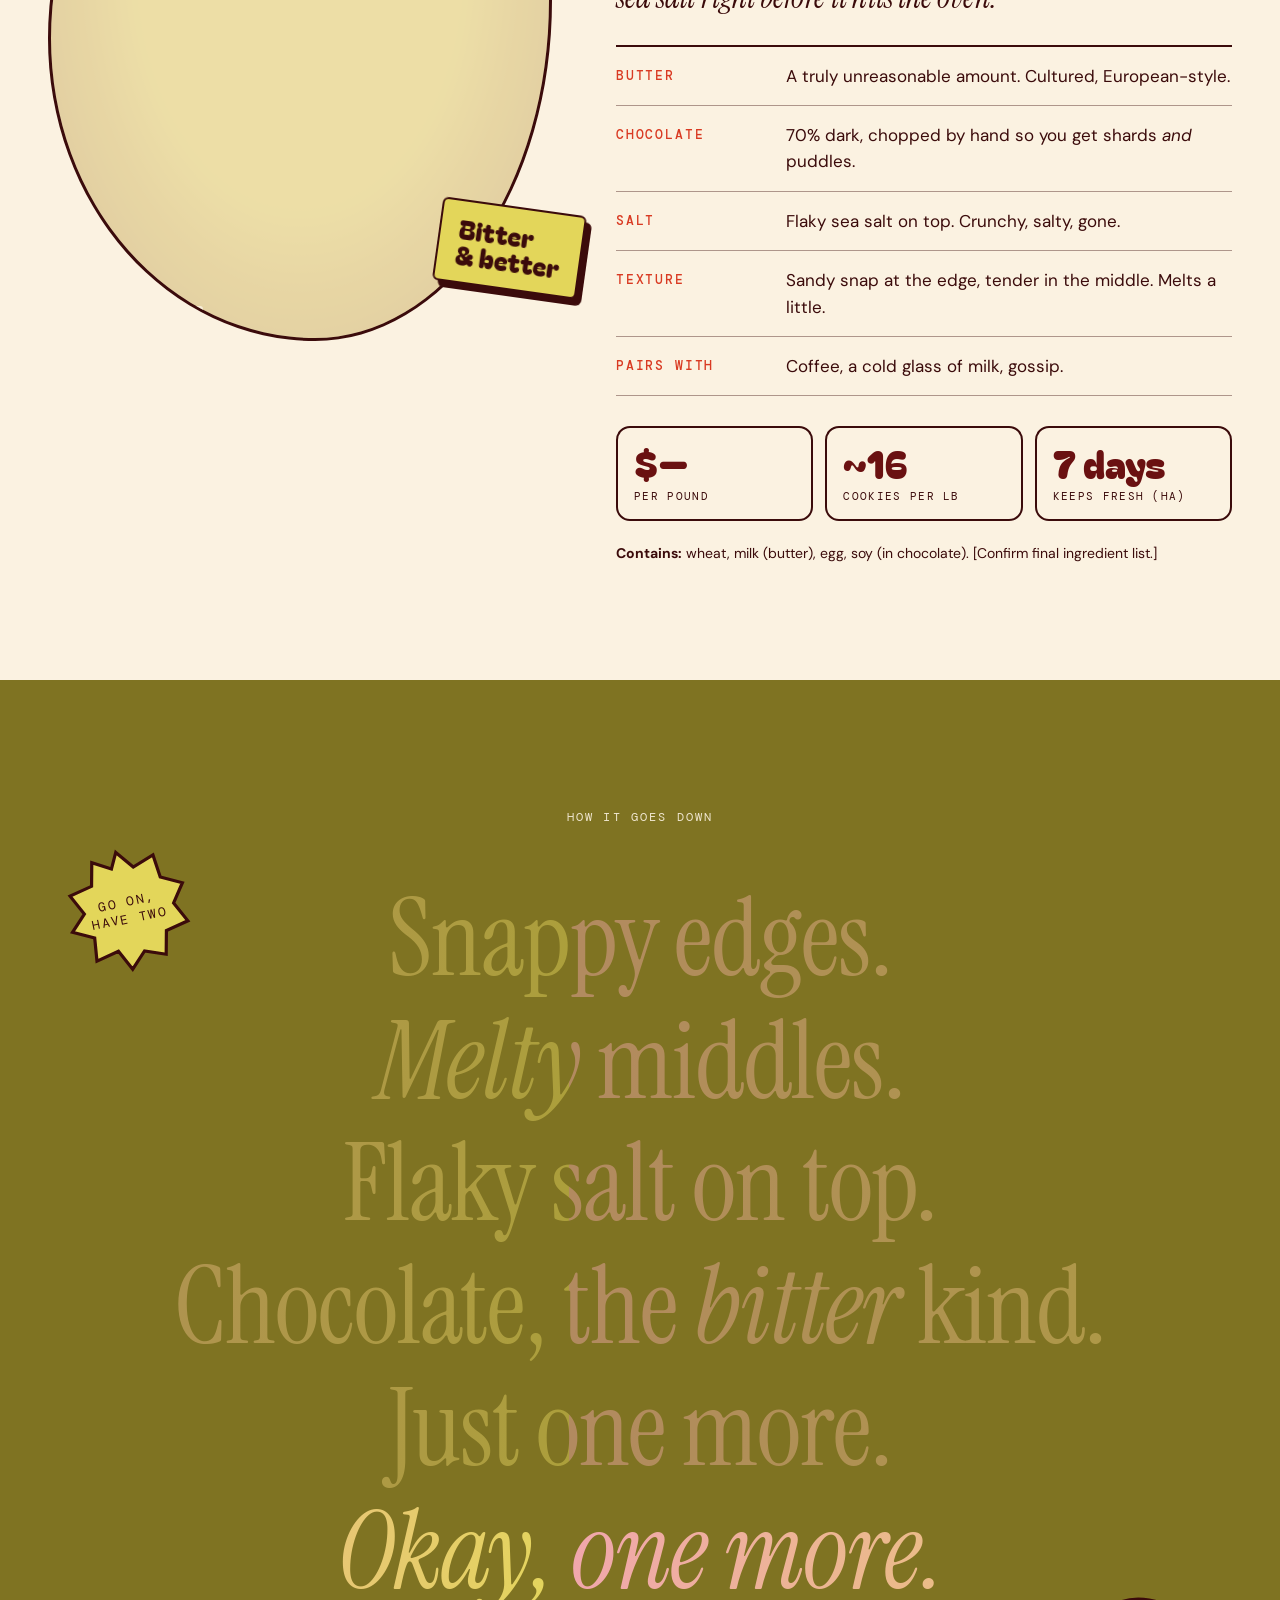
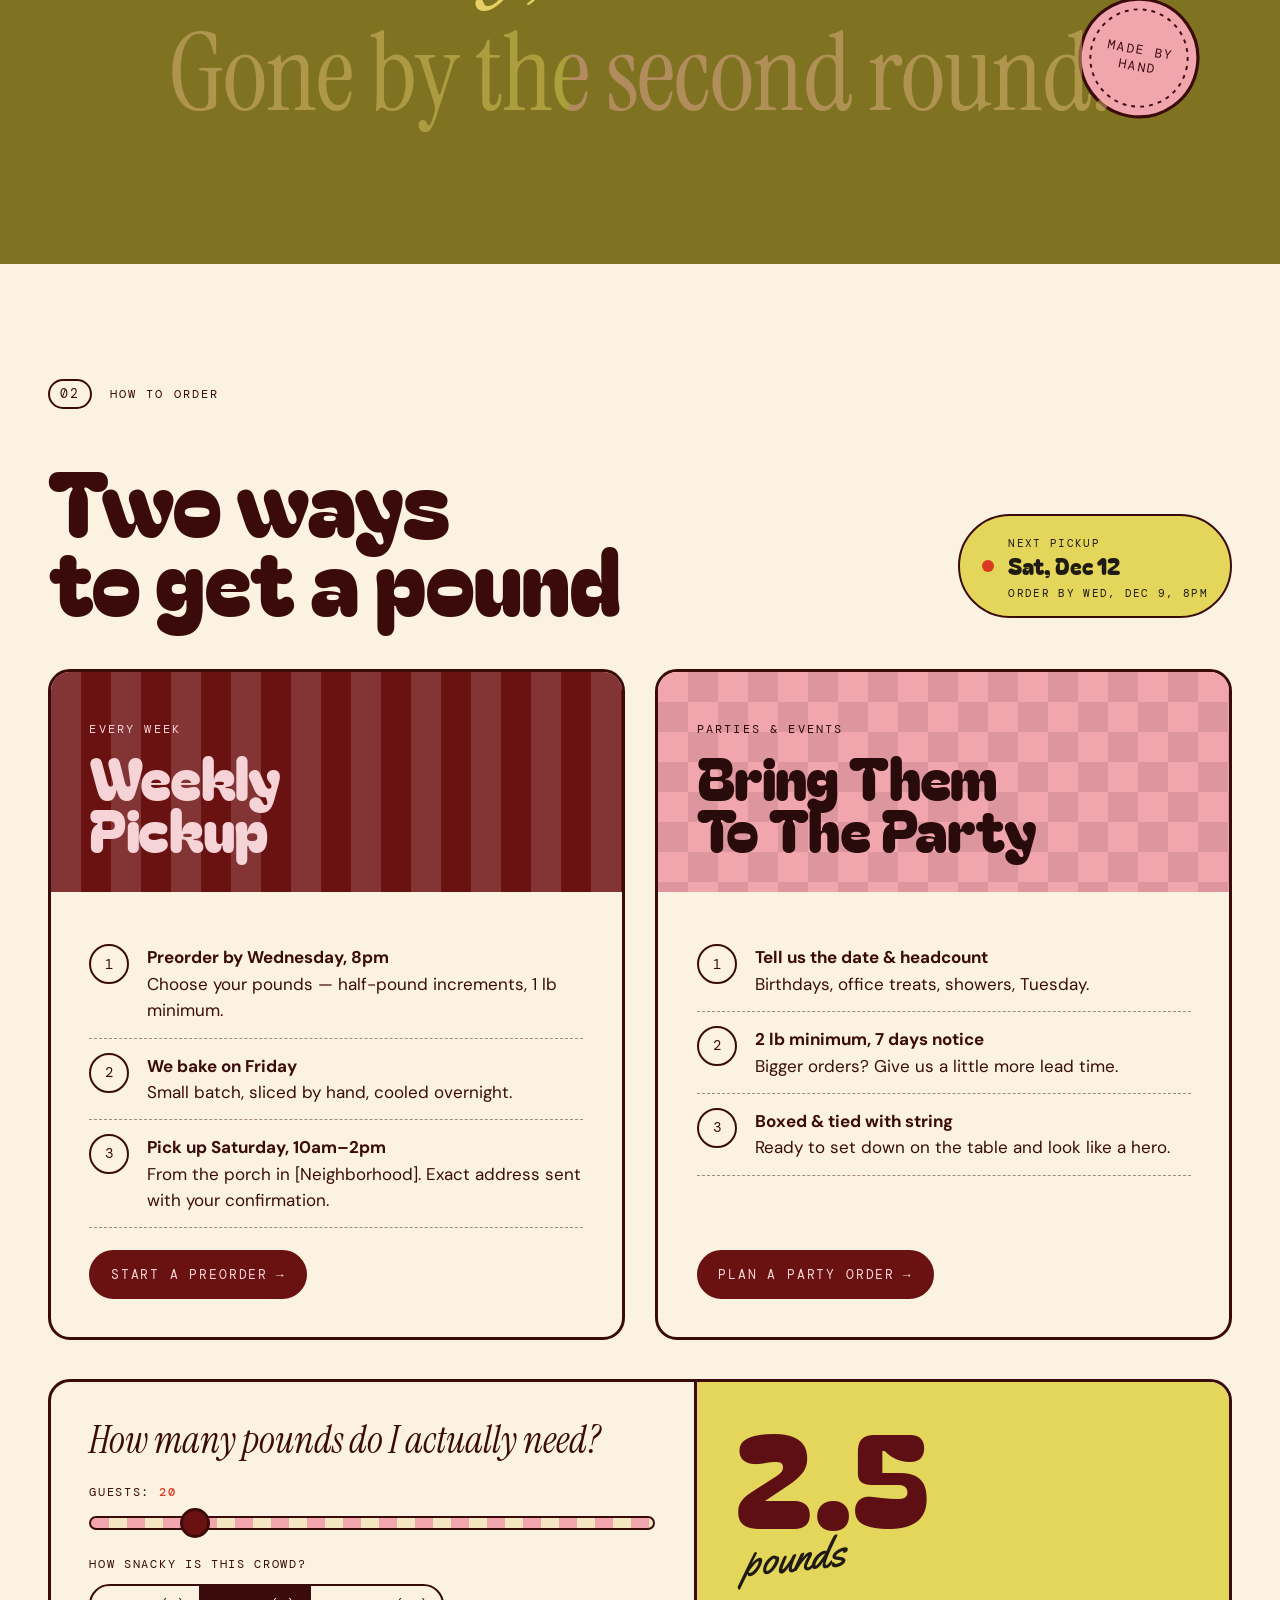
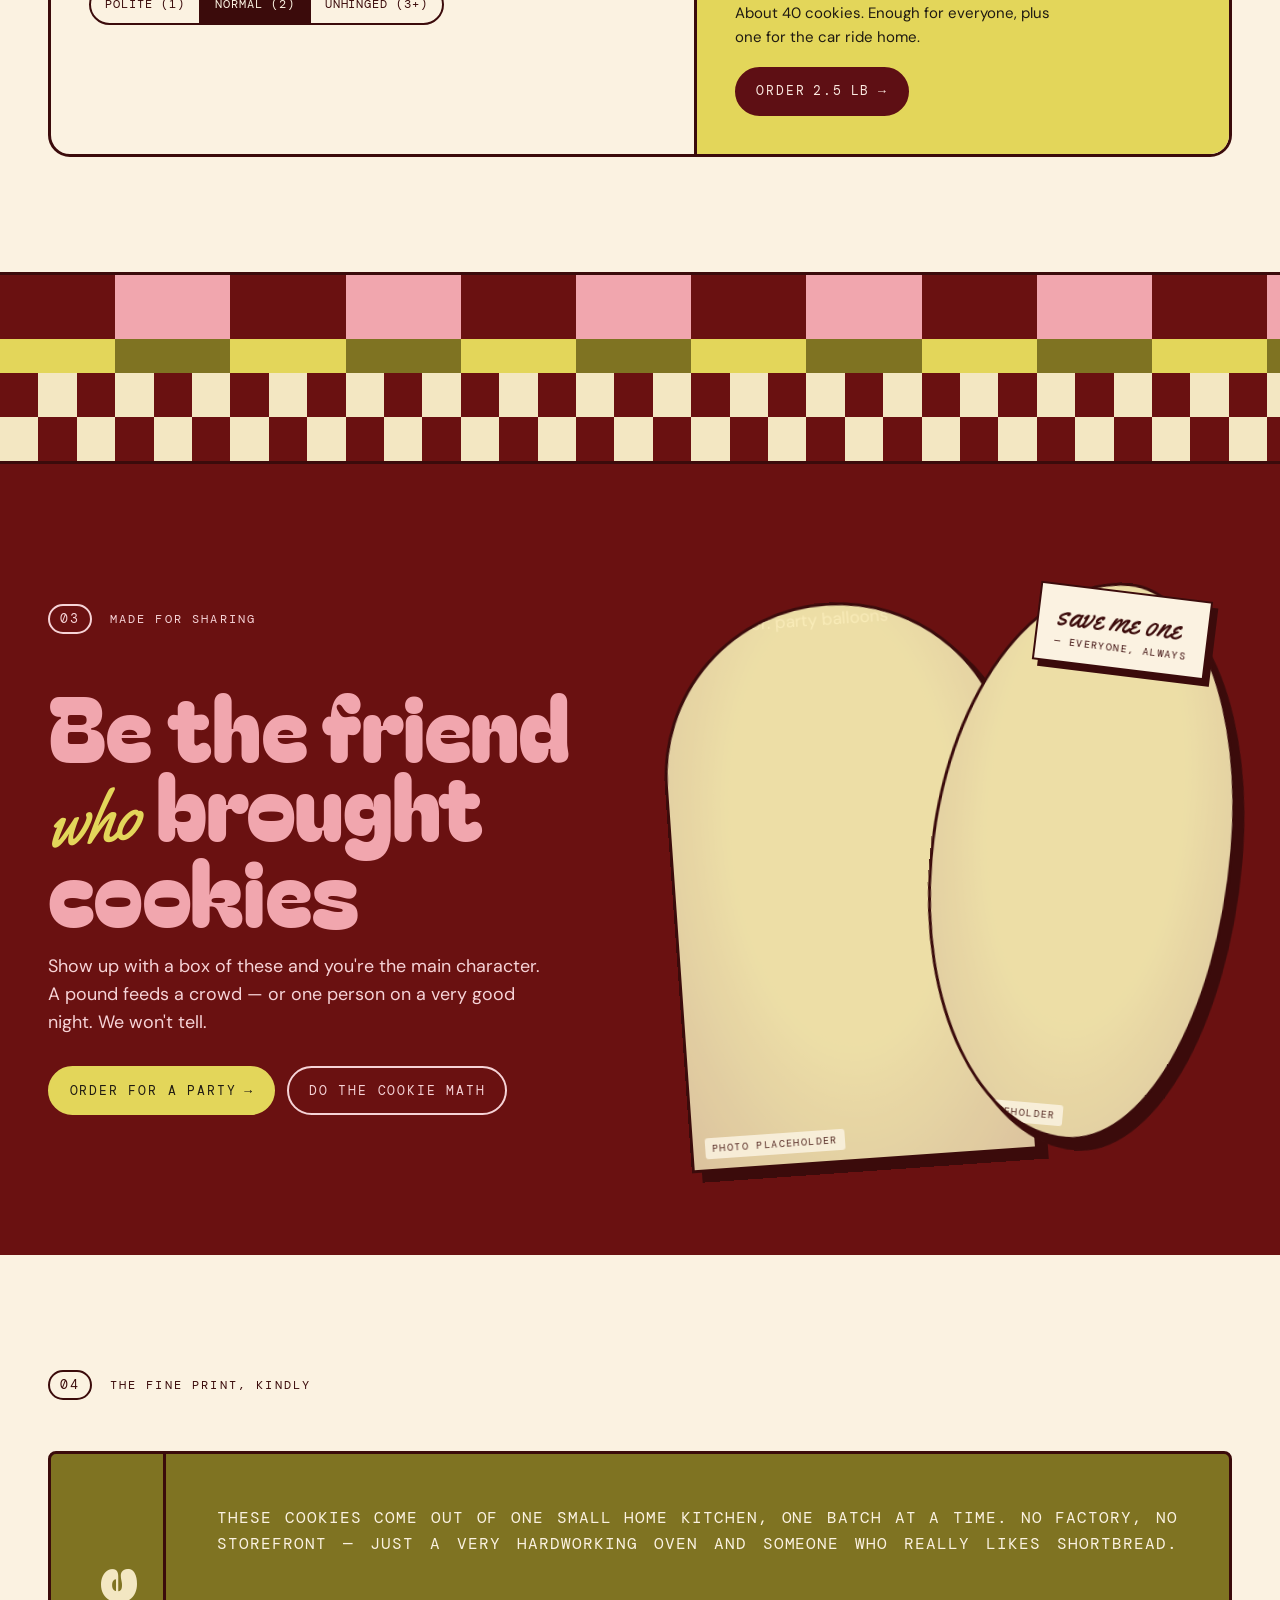
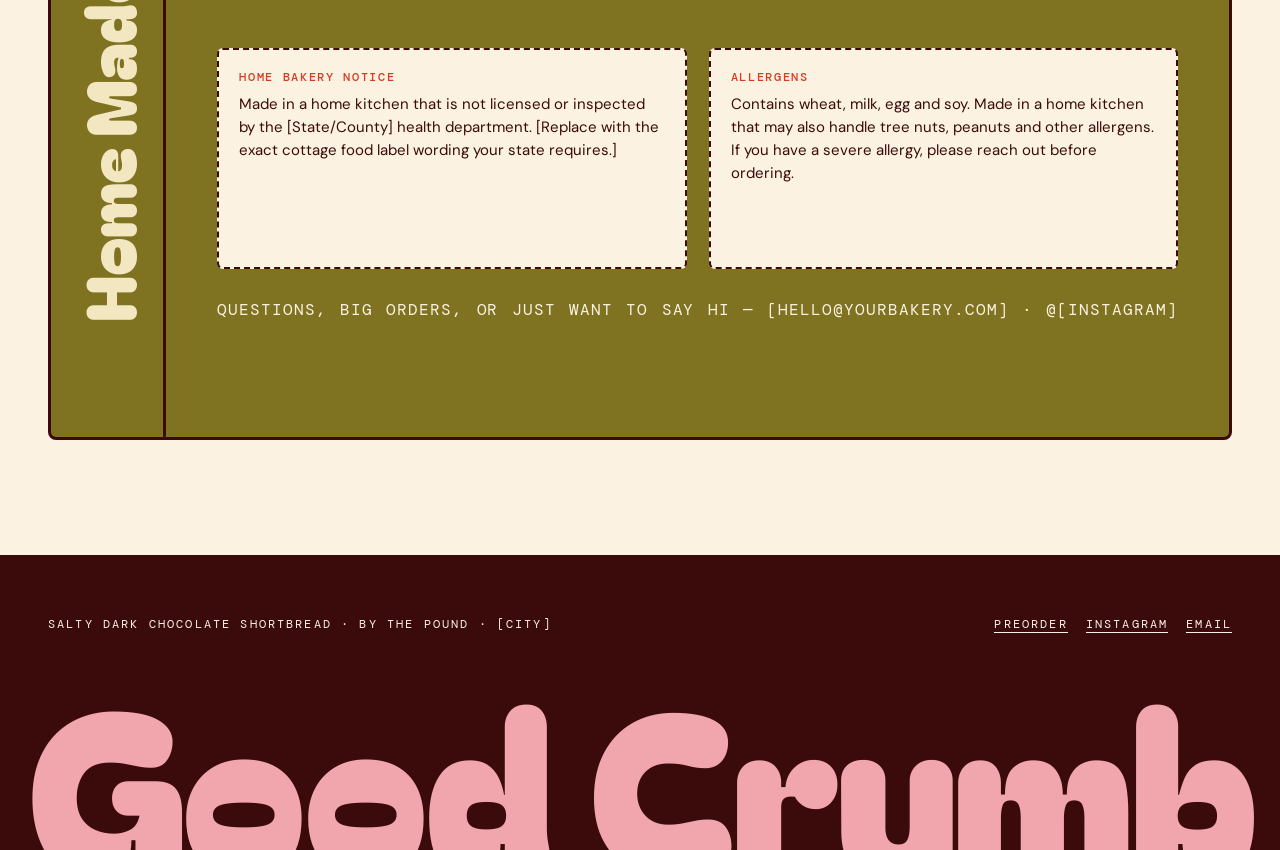
==== commit 7e2d5425: "Add ordering page New order.html with a four-step form: weekly pickup or party order, amount in half" ====
--- a/index.html
+++ b/index.html
@@ -8,290 +8,7 @@
 <link rel="preconnect" href="https://fonts.googleapis.com" />
 <link rel="preconnect" href="https://fonts.gstatic.com" crossorigin />
 <link href="https://fonts.googleapis.com/css2?family=Anton&family=Bagel+Fat+One&family=DM+Mono:wght@400;500&family=DM+Sans:opsz,wght@9..40,400;9..40,500;9..40,700&family=Instrument+Serif:ital@0;1&family=Pirata+One&family=Rubik+Mono+One&family=Yellowtail&display=swap" rel="stylesheet" />
-<style>
-/* ============ TOKENS ============ */
-:root{
-  --paper:#fbf2e1; --ink:#3b0b0b;
-  --primary:#6a1111; --on-primary:#f6d3d7;
-  --soft:#f1a6ae; --secondary:#7f7322; --on-secondary:#fbf2e1;
-  --pop:#e3d65a; --hot:#d93a22; --cream:#f3e7c2;
-
-  --display:"Bagel Fat One", system-ui, sans-serif; --display-case:none; --ds:1; --display-track:-0.01em;
-  --serif:"Instrument Serif", Georgia, serif;
-  --script:"Yellowtail", cursive;
-  --mono:"DM Mono", ui-monospace, monospace;
-  --sans:"DM Sans", system-ui, sans-serif;
-
-  --radius-blob: 58% 42% 47% 53% / 52% 46% 54% 48%;
-  --maxw: 1320px;
-}
-[data-palette="olive"]{
-  --paper:#f5eed3; --ink:#2b2911;
-  --primary:#6e6420; --on-primary:#f5eed3;
-  --soft:#f2b3bb; --secondary:#5e1014; --on-secondary:#f6d3d7;
-  --pop:#e6da5c; --hot:#cf3a1f; --cream:#efe4bd;
-}
-[data-palette="tomato"]{
-  --paper:#f8f0e3; --ink:#1f1a12;
-  --primary:#d4381f; --on-primary:#fde9dc;
-  --soft:#f7bcc6; --secondary:#3f3d1b; --on-secondary:#f8f0e3;
-  --pop:#e6da5c; --hot:#5e0f14; --cream:#f3e3c9;
-}
-[data-palette="night"]{
-  --paper:#221f10; --ink:#f4e9cf;
-  --primary:#5e0f14; --on-primary:#f6c9cf;
-  --soft:#f1a6ae; --secondary:#3b3819; --on-secondary:#f4e9cf;
-  --pop:#e6da5c; --hot:#ff6243; --cream:#f4e9cf;
-}
-[data-font="anton"]{ --display:"Anton", Impact, sans-serif; --display-case:uppercase; --ds:1.08; --display-track:0.005em; }
-[data-font="wide"]{ --display:"Rubik Mono One", system-ui, sans-serif; --display-case:uppercase; --ds:.66; --display-track:-0.02em; }
-[data-font="gothic"]{ --display:"Pirata One", serif; --display-case:none; --ds:1.12; --display-track:0; }
-
-/* ============ BASE ============ */
-*{box-sizing:border-box;margin:0;padding:0}
-html{scroll-behavior:smooth}
-body{background:var(--paper);color:var(--ink);font-family:var(--sans);font-size:17px;line-height:1.55;-webkit-font-smoothing:antialiased;overflow-x:hidden;transition:background .4s,color .4s}
-img{display:block;max-width:100%}
-a{color:inherit}
-.wrap{max-width:var(--maxw);margin:0 auto;padding:0 clamp(20px,4vw,48px)}
-.display{font-family:var(--display);text-transform:var(--display-case);letter-spacing:var(--display-track);line-height:.88;font-weight:400}
-.serif{font-family:var(--serif);font-weight:400}
-.script{font-family:var(--script);font-weight:400}
-.label{font-family:var(--mono);font-size:12px;letter-spacing:.18em;text-transform:uppercase}
-.sr{position:absolute;width:1px;height:1px;overflow:hidden;clip:rect(0 0 0 0)}
-
-/* grain */
-[data-grain="on"] body::after{content:"";position:fixed;inset:-50%;pointer-events:none;z-index:999;opacity:.16;mix-blend-mode:multiply;
-  background-image:url("data:image/svg+xml,%3Csvg xmlns='http://www.w3.org/2000/svg' width='220' height='220'%3E%3Cfilter id='n'%3E%3CfeTurbulence type='fractalNoise' baseFrequency='.85' numOctaves='3' stitchTiles='stitch'/%3E%3CfeColorMatrix values='0 0 0 0 0  0 0 0 0 0  0 0 0 0 0  0 0 0 .9 0'/%3E%3C/filter%3E%3Crect width='100%25' height='100%25' filter='url(%23n)'/%3E%3C/svg%3E");}
-[data-palette="night"][data-grain="on"] body::after{mix-blend-mode:screen;opacity:.07;filter:invert(1)}
-
-/* buttons */
-.btn{--b:var(--primary);--f:var(--on-primary);display:inline-flex;align-items:center;gap:.6em;padding:.95em 1.5em;background:var(--b);color:var(--f);font-family:var(--mono);font-size:13px;letter-spacing:.14em;text-transform:uppercase;text-decoration:none;border:2px solid var(--b);border-radius:999px;transition:transform .2s cubic-bezier(.3,1.6,.5,1),background .2s,color .2s;cursor:pointer}
-.btn:hover{transform:rotate(-2deg) scale(1.04)}
-.btn .arr{transition:transform .2s}
-.btn:hover .arr{transform:translateX(4px)}
-.btn.ghost{background:transparent;color:var(--ink);border-color:var(--ink)}
-.btn.ghost:hover{background:var(--ink);color:var(--paper)}
-
-/* ============ TICKER ============ */
-.ticker{background:var(--ink);color:var(--paper);overflow:hidden;white-space:nowrap;font-family:var(--mono);font-size:12px;letter-spacing:.2em;text-transform:uppercase;padding:9px 0}
-.ticker__track{display:inline-flex;animation:tick 38s linear infinite}
-.ticker__track span{padding:0 1.4em}
-.ticker__track i{font-style:normal;color:var(--soft)}
-@keyframes tick{to{transform:translateX(-50%)}}
-
-/* ============ NAV ============ */
-.nav{position:sticky;top:0;z-index:50;background:color-mix(in srgb,var(--paper) 88%,transparent);backdrop-filter:blur(8px);border-bottom:2px solid var(--ink)}
-.nav .wrap{display:flex;align-items:center;justify-content:space-between;height:68px;gap:24px}
-.logo{font-family:var(--script);font-size:34px;text-decoration:none;color:var(--primary);line-height:1;transform:rotate(-4deg);white-space:nowrap}
-[data-palette="night"] .logo{color:var(--soft)}
-.nav ul{display:flex;gap:28px;list-style:none}
-.nav ul a{font-family:var(--mono);font-size:12px;letter-spacing:.16em;text-transform:uppercase;text-decoration:none;position:relative}
-.nav ul a::after{content:"";position:absolute;left:0;right:0;bottom:-5px;height:3px;background:var(--hot);transform:scaleX(0);transform-origin:left;transition:transform .25s}
-.nav ul a:hover::after{transform:scaleX(1)}
-.nav .btn{padding:.7em 1.2em;font-size:12px}
-@media (max-width:860px){.nav ul{display:none}}
-
-/* ============ HERO ============ */
-.hero{position:relative;padding:clamp(40px,6vw,80px) 0 clamp(60px,8vw,110px);overflow:hidden}
-.hero .wrap{display:grid;grid-template-columns:1.15fr .85fr;gap:clamp(24px,4vw,64px);align-items:center}
-.hero__eyebrow{display:flex;gap:12px;align-items:center;margin-bottom:22px}
-.hero__eyebrow .dot{width:10px;height:10px;border-radius:50%;background:var(--hot)}
-.hero__title{font-size:calc(clamp(64px,10.5vw,168px) * var(--ds));color:var(--primary);position:relative}
-[data-palette="night"] .hero__title{color:var(--soft)}
-.hero__title span{display:block}
-.hero__title .l2{color:var(--hot);padding-left:.5em}
-.hero__script{font-size:clamp(56px,8vw,128px);color:var(--ink);transform:rotate(-7deg);margin:-.25em 0 0 .9em;line-height:1;position:relative;z-index:2;display:inline-block}
-.hero__script::after{content:"";position:absolute;left:4%;right:2%;bottom:-.02em;height:.16em;background:currentColor;opacity:.85;-webkit-mask:url("data:image/svg+xml,%3Csvg xmlns='http://www.w3.org/2000/svg' viewBox='0 0 300 20' preserveAspectRatio='none'%3E%3Cpath d='M3 12 C40 2, 60 20, 100 10 S170 2, 200 12 S260 18, 297 6' fill='none' stroke='%23000' stroke-width='5' stroke-linecap='round'/%3E%3C/svg%3E") center/100% 100% no-repeat;mask:url("data:image/svg+xml,%3Csvg xmlns='http://www.w3.org/2000/svg' viewBox='0 0 300 20' preserveAspectRatio='none'%3E%3Cpath d='M3 12 C40 2, 60 20, 100 10 S170 2, 200 12 S260 18, 297 6' fill='none' stroke='%23000' stroke-width='5' stroke-linecap='round'/%3E%3C/svg%3E") center/100% 100% no-repeat}
-.hero__lede{max-width:30em;font-size:clamp(17px,1.4vw,20px);margin:28px 0 32px}
-.hero__lede em{font-family:var(--serif);font-size:1.3em;font-style:italic;line-height:1}
-.hero__ctas{display:flex;flex-wrap:wrap;gap:12px}
-.hero__art{position:relative;aspect-ratio:4/5}
-.hero__stripes{position:absolute;inset:6% -30% -10% 18%;background:repeating-linear-gradient(90deg,var(--soft) 0 46px,transparent 46px 92px);border-radius:24px 0 0 24px;opacity:.9}
-.hero__photo{position:absolute;inset:0 6% 6% 0;border-radius:999px 999px 18px 18px;overflow:hidden;border:3px solid var(--ink);box-shadow:12px 12px 0 var(--ink)}
-.hero__blob{position:absolute;width:42%;aspect-ratio:1;left:-14%;bottom:-4%;background:var(--pop);border-radius:var(--radius-blob);z-index:-1;animation:wob 9s ease-in-out infinite}
-@keyframes wob{50%{border-radius:44% 56% 60% 40% / 40% 58% 42% 60%;transform:rotate(14deg)}}
-.stamp{position:absolute;right:-4%;top:-4%;width:clamp(120px,13vw,172px);aspect-ratio:1;z-index:3}
-.stamp svg{width:100%;height:100%;overflow:visible}
-.stamp .ring{animation:spin 22s linear infinite;transform-origin:50% 50%}
-@keyframes spin{to{transform:rotate(360deg)}}
-.stamp text{font-family:var(--mono);font-size:10.5px;letter-spacing:.24em;text-transform:uppercase;fill:var(--ink)}
-.stamp .center{font-family:var(--display);text-transform:var(--display-case);fill:var(--on-primary)}
-.sparkle{position:absolute;color:var(--hot);width:46px;animation:twinkle 3.2s ease-in-out infinite}
-@keyframes twinkle{50%{transform:scale(.7) rotate(25deg)}}
-@media (max-width:900px){.hero .wrap{grid-template-columns:1fr}.hero__art{max-width:440px;margin:30px auto 0;width:86%}}
-
-/* ============ PHOTO TREATMENT ============ */
-.photo{position:relative;width:100%;height:100%;background:var(--cream);isolation:isolate}
-.photo img{width:100%;height:100%;object-fit:cover;transition:filter .5s}
-.photo::after{content:"";position:absolute;inset:0;pointer-events:none;transition:opacity .5s,background .5s;opacity:0}
-.photo figcaption{position:absolute;left:12px;bottom:10px;z-index:2;font-family:var(--mono);font-size:10px;letter-spacing:.14em;text-transform:uppercase;background:var(--paper);color:var(--ink);padding:3px 7px;border-radius:3px;opacity:.85}
-[data-photo="retro"] .photo img{filter:sepia(.42) saturate(1.35) contrast(1.08) brightness(1.02) hue-rotate(-8deg)}
-[data-photo="retro"] .photo::after{opacity:.22;background:radial-gradient(ellipse at 50% 40%,transparent 45%,var(--primary) 120%),var(--pop);mix-blend-mode:multiply}
-[data-photo="duotone"] .photo img{filter:grayscale(1) contrast(1.15) brightness(1.05)}
-[data-photo="duotone"] .photo{background:var(--soft)}
-[data-photo="duotone"] .photo img{mix-blend-mode:multiply}
-[data-photo="duotone"] .photo::after{opacity:.9;background:var(--primary);mix-blend-mode:screen}
-
-/* ============ PATTERN BAND ============ */
-.band{display:flex;flex-direction:column;border-top:3px solid var(--ink);border-bottom:3px solid var(--ink)}
-.band .r{height:44px}
-.band .r1{background:repeating-linear-gradient(90deg,var(--primary) 0 9vw,var(--soft) 9vw 18vw);height:64px}
-.band .r2{background:repeating-linear-gradient(90deg,var(--pop) 0 9vw,var(--secondary) 9vw 18vw);height:34px}
-.band .r3{background:repeating-linear-gradient(90deg,var(--primary) 0 3vw,var(--cream) 3vw 6vw)}
-.band .r4{background:repeating-linear-gradient(90deg,var(--cream) 0 3vw,var(--primary) 3vw 6vw)}
-[data-pattern="stripes"] .band .r:not(.r1){display:none}
-[data-pattern="stripes"] .band .r1{height:72px;background:repeating-linear-gradient(90deg,var(--primary) 0 5vw,var(--soft) 5vw 10vw)}
-[data-pattern="checker"] .band .r:not(.r3):not(.r4){display:none}
-[data-pattern="checker"] .band .r3,[data-pattern="checker"] .band .r4{height:5vw;background-size:auto}
-[data-pattern="checker"] .band .r3{background:repeating-linear-gradient(90deg,var(--primary) 0 5vw,var(--pop) 5vw 10vw)}
-[data-pattern="checker"] .band .r4{background:repeating-linear-gradient(90deg,var(--pop) 0 5vw,var(--primary) 5vw 10vw)}
-
-/* ============ SECTION HEADS ============ */
-.sec{padding:clamp(70px,9vw,140px) 0}
-.sec__head{display:flex;align-items:baseline;gap:18px;margin-bottom:clamp(28px,4vw,52px)}
-.sec__num{font-family:var(--mono);font-size:13px;letter-spacing:.14em;border:2px solid currentColor;border-radius:999px;padding:3px 10px}
-.h2{font-size:calc(clamp(48px,7vw,112px) * var(--ds))}
-
-/* ============ THE COOKIE ============ */
-.cookie .grid{display:grid;grid-template-columns:.9fr 1.1fr;gap:clamp(30px,5vw,80px);align-items:start}
-.cookie__photo{position:relative;aspect-ratio:4/5;border-radius:var(--radius-blob);overflow:hidden;border:3px solid var(--ink)}
-.cookie__photowrap{position:relative}
-.cookie__photowrap .chip{position:absolute;right:-6%;bottom:8%;background:var(--pop);color:var(--ink);transform:rotate(8deg);padding:14px 18px;border:2px solid var(--ink);font-family:var(--display);text-transform:var(--display-case);font-size:calc(26px * var(--ds));line-height:1;box-shadow:6px 6px 0 var(--ink);border-radius:6px}
-.cookie__title{font-size:calc(clamp(44px,5.6vw,92px) * var(--ds));color:var(--primary);margin-bottom:.15em}
-[data-palette="night"] .cookie__title{color:var(--soft)}
-.cookie__sub{font-family:var(--serif);font-style:italic;font-size:clamp(24px,2.4vw,34px);line-height:1.15;margin-bottom:28px}
-.menu{border-top:2px solid var(--ink)}
-.menu li{list-style:none;display:grid;grid-template-columns:150px 1fr;gap:20px;padding:16px 0;border-bottom:1px solid color-mix(in srgb,var(--ink) 40%,transparent)}
-.menu b{font-family:var(--mono);font-weight:500;font-size:13px;letter-spacing:.14em;text-transform:uppercase;color:var(--hot);padding-top:3px}
-.facts{display:grid;grid-template-columns:repeat(3,1fr);gap:12px;margin-top:30px}
-.fact{border:2px solid var(--ink);border-radius:14px;padding:16px 16px 14px}
-.fact .big{font-family:var(--display);text-transform:var(--display-case);font-size:calc(38px * var(--ds));line-height:1;color:var(--primary)}
-[data-palette="night"] .fact .big{color:var(--pop)}
-.fact .small{font-family:var(--mono);font-size:11px;letter-spacing:.12em;text-transform:uppercase;margin-top:6px}
-.allergens{margin-top:22px;font-size:14px;opacity:.8}
-@media (max-width:900px){.cookie .grid{grid-template-columns:1fr}.cookie__photowrap{max-width:440px}.facts{grid-template-columns:1fr 1fr 1fr}.menu li{grid-template-columns:110px 1fr}}
-@media (max-width:520px){.facts{grid-template-columns:1fr}}
-
-/* ============ EDITORIAL SCROLL TEXT ============ */
-.editorial{background:var(--secondary);color:var(--on-secondary);padding:clamp(80px,10vw,150px) 0;text-align:center;position:relative;overflow:hidden}
-.editorial .label{opacity:.9;margin-bottom:clamp(30px,4vw,56px)}
-.editorial ul{list-style:none}
-.editorial li{font-family:var(--serif);font-size:clamp(46px,8.4vw,138px);line-height:1.06;letter-spacing:-.01em;padding:.04em 0;
-  --t:.5; --o:1;
-  background-image:linear-gradient(100deg,var(--soft) 0%,var(--pop) 22%,var(--cream) 40%,var(--hot) 60%,var(--soft) 80%,var(--pop) 100%);
-  background-size:320% 100%;background-position:calc(var(--t) * 100%) 50%;
-  -webkit-background-clip:text;background-clip:text;color:transparent;opacity:var(--o);transition:opacity .25s}
-.editorial li em{font-style:italic}
-[data-scrolltext="spotlight"] .editorial li{background-image:linear-gradient(90deg,var(--pop),var(--soft) 50%,var(--pop));background-size:200% 100%;}
-[data-scrolltext="off"] .editorial li{background:none;color:var(--on-secondary);opacity:1}
-.editorial .stickers{position:absolute;inset:0;pointer-events:none}
-.sticker{position:absolute;width:clamp(90px,10vw,140px);aspect-ratio:1}
-@media (prefers-reduced-motion:reduce){.ticker__track,.stamp .ring,.hero__blob,.sparkle{animation:none}}
-
-/* ============ HOW TO ORDER ============ */
-.order .intro{display:grid;grid-template-columns:1fr auto;gap:30px;align-items:end;margin-bottom:clamp(30px,4vw,56px)}
-.next{border:2px solid var(--ink);border-radius:999px;padding:12px 22px;display:flex;gap:14px;align-items:center;background:var(--pop);color:#1f1a12;transform:rotate(2deg)}
-.next .pulse{width:12px;height:12px;border-radius:50%;background:var(--hot);box-shadow:0 0 0 0 var(--hot);animation:pulse 1.8s infinite}
-@keyframes pulse{70%{box-shadow:0 0 0 12px transparent}}
-.next b{font-family:var(--display);text-transform:var(--display-case);font-weight:400;font-size:calc(22px * var(--ds));display:block;line-height:1.05}
-.next small{font-family:var(--mono);font-size:11px;letter-spacing:.12em;text-transform:uppercase}
-.cards{display:grid;grid-template-columns:1fr 1fr;gap:clamp(18px,2.4vw,32px)}
-.card{position:relative;border:3px solid var(--ink);border-radius:22px;overflow:hidden;display:flex;flex-direction:column;background:var(--paper)}
-.card__top{padding:clamp(24px,3vw,40px);position:relative;min-height:220px;display:flex;flex-direction:column;justify-content:flex-end}
-.card--pickup .card__top{background:var(--primary);color:var(--on-primary)}
-.card--party .card__top{background:var(--soft);color:#2a0b0b}
-.card__top .bg{position:absolute;inset:0;opacity:.18;background:repeating-linear-gradient(90deg,currentColor 0 30px,transparent 30px 60px)}
-.card--party .card__top .bg{background:repeating-conic-gradient(currentColor 0 25%,transparent 0 50%) 0 0/60px 60px;opacity:.1}
-.card h3{font-size:calc(clamp(40px,4.6vw,72px) * var(--ds));position:relative}
-.card .tag{position:relative;margin-bottom:12px}
-.card__body{padding:clamp(24px,3vw,40px);display:flex;flex-direction:column;gap:22px;flex:1}
-.steps{list-style:none;counter-reset:s}
-.steps li{counter-increment:s;display:grid;grid-template-columns:44px 1fr;gap:14px;padding:14px 0;border-bottom:1px dashed color-mix(in srgb,var(--ink) 45%,transparent)}
-.steps li::before{content:counter(s);width:36px;height:36px;border-radius:50%;border:2px solid var(--ink);display:grid;place-items:center;font-family:var(--mono);font-size:14px}
-.steps b{display:block;font-weight:700}
-.card__body .btn{align-self:flex-start;margin-top:auto}
-@media (max-width:860px){.cards{grid-template-columns:1fr}.order .intro{grid-template-columns:1fr}.next{justify-self:start}}
-
-/* calculator */
-.calc{margin-top:clamp(24px,3vw,40px);border:3px solid var(--ink);border-radius:22px;display:grid;grid-template-columns:1.2fr 1fr;overflow:hidden}
-.calc__in{padding:clamp(24px,3vw,40px)}
-.calc__in h4{font-family:var(--serif);font-weight:400;font-style:italic;font-size:clamp(30px,3vw,44px);line-height:1.05;margin-bottom:22px}
-.calc label{display:block;font-family:var(--mono);font-size:12px;letter-spacing:.14em;text-transform:uppercase;margin:18px 0 10px}
-.calc label output{color:var(--hot);font-weight:500}
-input[type=range]{-webkit-appearance:none;appearance:none;width:100%;height:14px;border-radius:999px;background:repeating-linear-gradient(90deg,var(--soft) 0 18px,var(--cream) 18px 36px);border:2px solid var(--ink);outline:none}
-input[type=range]::-webkit-slider-thumb{-webkit-appearance:none;width:30px;height:30px;border-radius:50%;background:var(--primary);border:3px solid var(--ink);cursor:grab}
-input[type=range]::-moz-range-thumb{width:26px;height:26px;border-radius:50%;background:var(--primary);border:3px solid var(--ink);cursor:grab}
-.seg{display:inline-flex;border:2px solid var(--ink);border-radius:999px;overflow:hidden;flex-wrap:wrap}
-.seg button{font:inherit;font-family:var(--mono);font-size:12px;letter-spacing:.08em;text-transform:uppercase;background:transparent;color:var(--ink);border:0;padding:9px 14px;cursor:pointer}
-.seg button+button{border-left:2px solid var(--ink)}
-.seg button[aria-pressed="true"]{background:var(--ink);color:var(--paper)}
-.calc__out{background:var(--pop);color:#1f1a12;padding:clamp(24px,3vw,40px);display:flex;flex-direction:column;justify-content:center;align-items:flex-start;border-left:3px solid var(--ink);position:relative;overflow:hidden}
-.calc__out .lbs{font-family:var(--display);text-transform:var(--display-case);font-size:calc(clamp(80px,10vw,150px) * var(--ds));line-height:.85;color:#5e0f14}
-.calc__out .unit{font-family:var(--script);font-size:clamp(34px,3.4vw,52px);transform:rotate(-6deg);margin:-6px 0 12px 8px;color:#1f1a12}
-.calc__out p{max-width:22em;font-size:15px}
-@media (max-width:860px){.calc{grid-template-columns:1fr}.calc__out{border-left:0;border-top:3px solid var(--ink)}}
-
-/* ============ SHARE ============ */
-.share{background:var(--primary);color:var(--on-primary);position:relative;overflow:hidden}
-.share .grid{display:grid;grid-template-columns:1fr 1fr;gap:clamp(30px,5vw,80px);align-items:center}
-.share .h2{color:var(--soft)}
-.share .h2 .script{font-size:.8em;color:var(--pop);text-transform:none;display:inline-block;transform:rotate(-6deg);letter-spacing:0}
-.share p{font-size:clamp(17px,1.4vw,20px);max-width:28em;margin:24px 0 30px}
-.share .btn{--b:var(--pop);--f:#1f1a12}
-.share .btn.ghost{color:var(--on-primary);border-color:var(--on-primary);background:transparent}
-.share .btn.ghost:hover{background:var(--on-primary);color:var(--primary)}
-.collage{position:relative;aspect-ratio:1/1}
-.collage .p1{position:absolute;left:0;top:4%;width:62%;aspect-ratio:3/4;border:3px solid var(--ink);border-radius:999px 999px 0 0;overflow:hidden;transform:rotate(-4deg);box-shadow:10px 10px 0 var(--ink)}
-.collage .p2{position:absolute;right:0;bottom:0;width:54%;aspect-ratio:1;border:3px solid var(--ink);overflow:hidden;transform:rotate(5deg);box-shadow:10px 10px 0 var(--ink);border-radius:var(--radius-blob)}
-.collage .note{position:absolute;right:4%;top:2%;background:var(--paper);color:var(--ink);padding:14px 18px;transform:rotate(7deg);border:2px solid var(--ink);font-family:var(--script);font-size:clamp(24px,2.4vw,34px);line-height:1;box-shadow:6px 6px 0 var(--ink)}
-.collage .note small{display:block;font-family:var(--mono);font-size:10px;letter-spacing:.14em;text-transform:uppercase;margin-top:6px}
-@media (max-width:860px){.share .grid{grid-template-columns:1fr}}
-
-/* ============ HOME KITCHEN ============ */
-.kitchen{background:var(--paper)}
-.kitchen .box{display:grid;grid-template-columns:auto 1fr;border:3px solid var(--ink);border-radius:8px;overflow:hidden;background:var(--secondary);color:var(--on-secondary)}
-.kitchen .box{min-height:clamp(480px,46vw,600px)}
-.kitchen .vert{writing-mode:vertical-rl;transform:rotate(180deg);font-size:calc(clamp(48px,5.4vw,84px) * var(--ds));text-align:center;padding:28px clamp(14px,2vw,26px);color:var(--cream);border-left:3px solid var(--ink);white-space:nowrap}
-.kitchen .inner{padding:clamp(24px,4vw,56px);display:grid;gap:28px}
-.kitchen .mono{font-family:var(--mono);font-size:clamp(14px,1.25vw,17px);letter-spacing:.06em;text-transform:uppercase;line-height:1.6;text-align:justify;text-align-last:justify}
-.kitchen .mono + .mono{opacity:.9}
-.kitchen .disclaimer{background:var(--paper);color:var(--ink);border:2px dashed var(--ink);border-radius:6px;padding:18px 20px;font-size:15px}
-.kitchen .disclaimer b{font-family:var(--mono);font-weight:500;font-size:12px;letter-spacing:.14em;text-transform:uppercase;display:block;margin-bottom:6px;color:var(--hot)}
-.kitchen .two{display:grid;grid-template-columns:1fr 1fr;gap:22px}
-@media (max-width:760px){.kitchen .box{grid-template-columns:1fr;min-height:0}.kitchen .vert{writing-mode:horizontal-tb;transform:none;border-left:0;border-bottom:3px solid var(--ink)}.kitchen .two{grid-template-columns:1fr}.kitchen .mono{text-align:left;text-align-last:left}}
-
-/* ============ FOOTER ============ */
-footer{background:var(--ink);color:var(--paper);padding:60px 0 0;overflow:hidden}
-footer .row{display:flex;justify-content:space-between;flex-wrap:wrap;gap:24px;align-items:flex-end}
-footer .label a{text-decoration:none;border-bottom:1px solid currentColor}
-footer .label a+a{margin-left:18px}
-.wordmark{font-family:var(--display);text-transform:var(--display-case);font-size:18vw;line-height:.78;letter-spacing:-.02em;color:var(--soft);white-space:nowrap;margin-top:40px;transform:translateY(.08em);text-align:center}
-
-/* ============ REVEAL ============ */
-.rv{opacity:0;transform:translateY(28px);transition:opacity .8s ease,transform .8s cubic-bezier(.2,.8,.2,1)}
-.rv.in{opacity:1;transform:none}
-@media (prefers-reduced-motion:reduce){.rv{opacity:1;transform:none}}
-
-/* ============ TOAST ============ */
-.toast{position:fixed;left:50%;bottom:28px;transform:translate(-50%,calc(100% + 60px));background:var(--ink);color:var(--paper);padding:14px 22px;border-radius:999px;font-family:var(--mono);font-size:13px;letter-spacing:.06em;z-index:200;transition:transform .35s cubic-bezier(.3,1.4,.5,1)}
-.toast.show{transform:translate(-50%,0)}
-
-/* ============ TWEAKS PANEL (design-review only) ============ */
-.tweaks{position:fixed;right:16px;bottom:16px;z-index:300;font-family:var(--sans);font-size:13px;color:#1d1a14}
-.tweaks__toggle{background:#1d1a14;color:#fbf2e1;border:0;border-radius:999px;padding:11px 16px;font-family:"DM Mono",monospace;font-size:12px;letter-spacing:.1em;text-transform:uppercase;cursor:pointer;box-shadow:0 6px 24px rgba(0,0,0,.25);display:flex;gap:8px;align-items:center}
-.tweaks__panel{position:absolute;right:0;bottom:52px;width:320px;max-height:min(78vh,720px);overflow:auto;background:#fffaf0;border:2px solid #1d1a14;border-radius:16px;padding:16px 16px 10px;box-shadow:0 18px 50px rgba(0,0,0,.28);display:none}
-.tweaks.open .tweaks__panel{display:block}
-.tweaks h5{font-family:"DM Mono",monospace;font-size:11px;font-weight:500;letter-spacing:.14em;text-transform:uppercase;margin:0 0 7px;color:#6b6250}
-.tweaks .grp{margin-bottom:14px}
-.tweaks .opts{display:flex;flex-wrap:wrap;gap:6px}
-.tweaks .opts button{font:inherit;font-size:12px;border:1.5px solid #1d1a14;background:#fff;border-radius:999px;padding:6px 11px;cursor:pointer;display:flex;align-items:center;gap:6px;color:#1d1a14}
-.tweaks .opts button[aria-pressed="true"]{background:#1d1a14;color:#fffaf0}
-.tweaks .sw{display:inline-flex}
-.tweaks .sw i{width:11px;height:11px;border-radius:50%;margin-left:-3px;border:1px solid rgba(0,0,0,.3)}
-.tweaks input[type=text]{width:100%;font:inherit;border:1.5px solid #1d1a14;border-radius:8px;padding:7px 10px;background:#fff;color:#1d1a14}
-.tweaks .hint{font-size:11px;color:#6b6250;margin-top:6px;line-height:1.4}
-</style>
+<link rel="stylesheet" href="styles.css" />
 </head>
 <body>
 
@@ -313,7 +30,7 @@
       <li><a href="#parties">Parties</a></li>
       <li><a href="#kitchen">Home kitchen</a></li>
     </ul>
-    <a href="#order" class="btn">Preorder <span class="arr">→</span></a>
+    <a href="order.html" class="btn">Preorder <span class="arr">→</span></a>
   </div>
 </nav>
 
@@ -330,7 +47,7 @@
       <div class="script hero__script rv">shortbread</div>
       <p class="hero__lede rv">Snappy, buttery, a little bit bitter, finished with a pinch of flaky salt. Sold <em>by the pound</em> — because one is never the number.</p>
       <div class="hero__ctas rv">
-        <a href="#order" class="btn">Preorder for pickup <span class="arr">→</span></a>
+        <a href="order.html?type=pickup" class="btn">Preorder for pickup <span class="arr">→</span></a>
         <a href="#parties" class="btn ghost">Bring some to a party</a>
       </div>
     </div>
@@ -437,7 +154,7 @@
             <li><div><b>We bake on Friday</b>Small batch, sliced by hand, cooled overnight.</div></li>
             <li><div><b>Pick up Saturday, 10am–2pm</b>From the porch in [Neighborhood]. Exact address sent with your confirmation.</div></li>
           </ol>
-          <a href="#" class="btn" data-order="pickup">Start a preorder <span class="arr">→</span></a>
+          <a href="order.html?type=pickup" class="btn">Start a preorder <span class="arr">→</span></a>
         </div>
       </article>
 
@@ -449,7 +166,7 @@
             <li><div><b>2 lb minimum, 7 days notice</b>Bigger orders? Give us a little more lead time.</div></li>
             <li><div><b>Boxed &amp; tied with string</b>Ready to set down on the table and look like a hero.</div></li>
           </ol>
-          <a href="#" class="btn" data-order="event">Plan a party order <span class="arr">→</span></a>
+          <a href="order.html?type=event" class="btn">Plan a party order <span class="arr">→</span></a>
         </div>
       </article>
     </div>
@@ -470,6 +187,7 @@
         <div class="lbs" id="lbs">2.5</div>
         <div class="unit">pounds</div>
         <p id="calcNote">About 40 cookies. Enough for everyone, plus one for the car ride home.</p>
+        <a href="order.html?type=event&amp;lbs=2.5" class="btn calc__cta" id="calcOrder">Order <span id="calcOrderLbs">2.5</span> lb <span class="arr">→</span></a>
       </div>
     </div>
   </div>
@@ -485,7 +203,7 @@
       <h2 class="display h2 rv">Be the friend <span class="script">who</span> brought cookies</h2>
       <p class="rv">Show up with a box of these and you're the main character. A pound feeds a crowd — or one person on a very good night. We won't tell.</p>
       <div class="hero__ctas rv">
-        <a href="#order" class="btn">Order for a party <span class="arr">→</span></a>
+        <a href="order.html?type=event" class="btn">Order for a party <span class="arr">→</span></a>
         <a href="#calc" class="btn ghost">Do the cookie math</a>
       </div>
     </div>
@@ -531,7 +249,7 @@
 <footer>
   <div class="wrap row">
     <div class="label">Salty dark chocolate shortbread · by the pound · [City]</div>
-    <div class="label"><a href="#order">Preorder</a><a href="#">Instagram</a><a href="#">Email</a></div>
+    <div class="label"><a href="order.html">Preorder</a><a href="#">Instagram</a><a href="#">Email</a></div>
   </div>
   <div class="wordmark" data-name>Good Crumb</div>
 </footer>
@@ -633,6 +351,9 @@
             : cpp < 3 ? 'Enough for everyone, plus one for the car ride home.'
             : 'Respect. Nobody is leaving hungry.';
   note.textContent = `About ${total} cookies. ${quip}${lbs >= 2 ? '' : ' (Party orders start at 2 lb.)'}`;
+  const ol = Math.max(lbs, 2);
+  document.getElementById('calcOrderLbs').textContent = ol;
+  document.getElementById('calcOrder').href = `order.html?type=event&lbs=${ol}`;
 }
 document.querySelectorAll('[data-cpp]').forEach(b => b.addEventListener('click', () => {
   cpp = +b.dataset.cpp;
@@ -640,14 +361,6 @@
   calc();
 }));
 guests.addEventListener('input', calc); calc();
-
-/* ---------- order placeholder ---------- */
-const toast = document.getElementById('toast'); let tt;
-document.querySelectorAll('[data-order]').forEach(a => a.addEventListener('click', e => {
-  e.preventDefault();
-  toast.textContent = a.dataset.order === 'event' ? 'Party ordering is coming soon ✺' : 'Online preorders are coming soon ✺';
-  toast.classList.add('show'); clearTimeout(tt); tt = setTimeout(() => toast.classList.remove('show'), 2600);
-}));
 
 /* ---------- reveal ---------- */
 const io = new IntersectionObserver(es => es.forEach(en => { if (en.isIntersecting){ en.target.classList.add('in'); io.unobserve(en.target); } }), { rootMargin:'0px 0px -8% 0px' });
--- a/styles.css
+++ b/styles.css
@@ -0,0 +1,284 @@
+/* Shared styles for Good Crumb pages */
+/* ============ TOKENS ============ */
+:root{
+  --paper:#fbf2e1; --ink:#3b0b0b;
+  --primary:#6a1111; --on-primary:#f6d3d7;
+  --soft:#f1a6ae; --secondary:#7f7322; --on-secondary:#fbf2e1;
+  --pop:#e3d65a; --hot:#d93a22; --cream:#f3e7c2;
+
+  --display:"Bagel Fat One", system-ui, sans-serif; --display-case:none; --ds:1; --display-track:-0.01em;
+  --serif:"Instrument Serif", Georgia, serif;
+  --script:"Yellowtail", cursive;
+  --mono:"DM Mono", ui-monospace, monospace;
+  --sans:"DM Sans", system-ui, sans-serif;
+
+  --radius-blob: 58% 42% 47% 53% / 52% 46% 54% 48%;
+  --maxw: 1320px;
+}
+[data-palette="olive"]{
+  --paper:#f5eed3; --ink:#2b2911;
+  --primary:#6e6420; --on-primary:#f5eed3;
+  --soft:#f2b3bb; --secondary:#5e1014; --on-secondary:#f6d3d7;
+  --pop:#e6da5c; --hot:#cf3a1f; --cream:#efe4bd;
+}
+[data-palette="tomato"]{
+  --paper:#f8f0e3; --ink:#1f1a12;
+  --primary:#d4381f; --on-primary:#fde9dc;
+  --soft:#f7bcc6; --secondary:#3f3d1b; --on-secondary:#f8f0e3;
+  --pop:#e6da5c; --hot:#5e0f14; --cream:#f3e3c9;
+}
+[data-palette="night"]{
+  --paper:#221f10; --ink:#f4e9cf;
+  --primary:#5e0f14; --on-primary:#f6c9cf;
+  --soft:#f1a6ae; --secondary:#3b3819; --on-secondary:#f4e9cf;
+  --pop:#e6da5c; --hot:#ff6243; --cream:#f4e9cf;
+}
+[data-font="anton"]{ --display:"Anton", Impact, sans-serif; --display-case:uppercase; --ds:1.08; --display-track:0.005em; }
+[data-font="wide"]{ --display:"Rubik Mono One", system-ui, sans-serif; --display-case:uppercase; --ds:.66; --display-track:-0.02em; }
+[data-font="gothic"]{ --display:"Pirata One", serif; --display-case:none; --ds:1.12; --display-track:0; }
+
+/* ============ BASE ============ */
+*{box-sizing:border-box;margin:0;padding:0}
+html{scroll-behavior:smooth}
+body{background:var(--paper);color:var(--ink);font-family:var(--sans);font-size:17px;line-height:1.55;-webkit-font-smoothing:antialiased;overflow-x:hidden;transition:background .4s,color .4s}
+img{display:block;max-width:100%}
+a{color:inherit}
+.wrap{max-width:var(--maxw);margin:0 auto;padding:0 clamp(20px,4vw,48px)}
+.display{font-family:var(--display);text-transform:var(--display-case);letter-spacing:var(--display-track);line-height:.88;font-weight:400}
+.serif{font-family:var(--serif);font-weight:400}
+.script{font-family:var(--script);font-weight:400}
+.label{font-family:var(--mono);font-size:12px;letter-spacing:.18em;text-transform:uppercase}
+.sr{position:absolute;width:1px;height:1px;overflow:hidden;clip:rect(0 0 0 0)}
+
+/* grain */
+[data-grain="on"] body::after{content:"";position:fixed;inset:-50%;pointer-events:none;z-index:999;opacity:.16;mix-blend-mode:multiply;
+  background-image:url("data:image/svg+xml,%3Csvg xmlns='http://www.w3.org/2000/svg' width='220' height='220'%3E%3Cfilter id='n'%3E%3CfeTurbulence type='fractalNoise' baseFrequency='.85' numOctaves='3' stitchTiles='stitch'/%3E%3CfeColorMatrix values='0 0 0 0 0  0 0 0 0 0  0 0 0 0 0  0 0 0 .9 0'/%3E%3C/filter%3E%3Crect width='100%25' height='100%25' filter='url(%23n)'/%3E%3C/svg%3E");}
+[data-palette="night"][data-grain="on"] body::after{mix-blend-mode:screen;opacity:.07;filter:invert(1)}
+
+/* buttons */
+.btn{--b:var(--primary);--f:var(--on-primary);display:inline-flex;align-items:center;gap:.6em;padding:.95em 1.5em;background:var(--b);color:var(--f);font-family:var(--mono);font-size:13px;letter-spacing:.14em;text-transform:uppercase;text-decoration:none;border:2px solid var(--b);border-radius:999px;transition:transform .2s cubic-bezier(.3,1.6,.5,1),background .2s,color .2s;cursor:pointer}
+.btn:hover{transform:rotate(-2deg) scale(1.04)}
+.btn .arr{transition:transform .2s}
+.btn:hover .arr{transform:translateX(4px)}
+.btn.ghost{background:transparent;color:var(--ink);border-color:var(--ink)}
+.btn.ghost:hover{background:var(--ink);color:var(--paper)}
+
+/* ============ TICKER ============ */
+.ticker{background:var(--ink);color:var(--paper);overflow:hidden;white-space:nowrap;font-family:var(--mono);font-size:12px;letter-spacing:.2em;text-transform:uppercase;padding:9px 0}
+.ticker__track{display:inline-flex;animation:tick 38s linear infinite}
+.ticker__track span{padding:0 1.4em}
+.ticker__track i{font-style:normal;color:var(--soft)}
+@keyframes tick{to{transform:translateX(-50%)}}
+
+/* ============ NAV ============ */
+.nav{position:sticky;top:0;z-index:50;background:color-mix(in srgb,var(--paper) 88%,transparent);backdrop-filter:blur(8px);border-bottom:2px solid var(--ink)}
+.nav .wrap{display:flex;align-items:center;justify-content:space-between;height:68px;gap:24px}
+.logo{font-family:var(--script);font-size:34px;text-decoration:none;color:var(--primary);line-height:1;transform:rotate(-4deg);white-space:nowrap}
+[data-palette="night"] .logo{color:var(--soft)}
+.nav ul{display:flex;gap:28px;list-style:none}
+.nav ul a{font-family:var(--mono);font-size:12px;letter-spacing:.16em;text-transform:uppercase;text-decoration:none;position:relative}
+.nav ul a::after{content:"";position:absolute;left:0;right:0;bottom:-5px;height:3px;background:var(--hot);transform:scaleX(0);transform-origin:left;transition:transform .25s}
+.nav ul a:hover::after{transform:scaleX(1)}
+.nav .btn{padding:.7em 1.2em;font-size:12px}
+@media (max-width:860px){.nav ul{display:none}}
+
+/* ============ HERO ============ */
+.hero{position:relative;padding:clamp(40px,6vw,80px) 0 clamp(60px,8vw,110px);overflow:hidden}
+.hero .wrap{display:grid;grid-template-columns:1.15fr .85fr;gap:clamp(24px,4vw,64px);align-items:center}
+.hero__eyebrow{display:flex;gap:12px;align-items:center;margin-bottom:22px}
+.hero__eyebrow .dot{width:10px;height:10px;border-radius:50%;background:var(--hot)}
+.hero__title{font-size:calc(clamp(64px,10.5vw,168px) * var(--ds));color:var(--primary);position:relative}
+[data-palette="night"] .hero__title{color:var(--soft)}
+.hero__title span{display:block}
+.hero__title .l2{color:var(--hot);padding-left:.5em}
+.hero__script{font-size:clamp(56px,8vw,128px);color:var(--ink);transform:rotate(-7deg);margin:-.25em 0 0 .9em;line-height:1;position:relative;z-index:2;display:inline-block}
+.hero__script::after{content:"";position:absolute;left:4%;right:2%;bottom:-.02em;height:.16em;background:currentColor;opacity:.85;-webkit-mask:url("data:image/svg+xml,%3Csvg xmlns='http://www.w3.org/2000/svg' viewBox='0 0 300 20' preserveAspectRatio='none'%3E%3Cpath d='M3 12 C40 2, 60 20, 100 10 S170 2, 200 12 S260 18, 297 6' fill='none' stroke='%23000' stroke-width='5' stroke-linecap='round'/%3E%3C/svg%3E") center/100% 100% no-repeat;mask:url("data:image/svg+xml,%3Csvg xmlns='http://www.w3.org/2000/svg' viewBox='0 0 300 20' preserveAspectRatio='none'%3E%3Cpath d='M3 12 C40 2, 60 20, 100 10 S170 2, 200 12 S260 18, 297 6' fill='none' stroke='%23000' stroke-width='5' stroke-linecap='round'/%3E%3C/svg%3E") center/100% 100% no-repeat}
+.hero__lede{max-width:30em;font-size:clamp(17px,1.4vw,20px);margin:28px 0 32px}
+.hero__lede em{font-family:var(--serif);font-size:1.3em;font-style:italic;line-height:1}
+.hero__ctas{display:flex;flex-wrap:wrap;gap:12px}
+.hero__art{position:relative;aspect-ratio:4/5}
+.hero__stripes{position:absolute;inset:6% -30% -10% 18%;background:repeating-linear-gradient(90deg,var(--soft) 0 46px,transparent 46px 92px);border-radius:24px 0 0 24px;opacity:.9}
+.hero__photo{position:absolute;inset:0 6% 6% 0;border-radius:999px 999px 18px 18px;overflow:hidden;border:3px solid var(--ink);box-shadow:12px 12px 0 var(--ink)}
+.hero__blob{position:absolute;width:42%;aspect-ratio:1;left:-14%;bottom:-4%;background:var(--pop);border-radius:var(--radius-blob);z-index:-1;animation:wob 9s ease-in-out infinite}
+@keyframes wob{50%{border-radius:44% 56% 60% 40% / 40% 58% 42% 60%;transform:rotate(14deg)}}
+.stamp{position:absolute;right:-4%;top:-4%;width:clamp(120px,13vw,172px);aspect-ratio:1;z-index:3}
+.stamp svg{width:100%;height:100%;overflow:visible}
+.stamp .ring{animation:spin 22s linear infinite;transform-origin:50% 50%}
+@keyframes spin{to{transform:rotate(360deg)}}
+.stamp text{font-family:var(--mono);font-size:10.5px;letter-spacing:.24em;text-transform:uppercase;fill:var(--ink)}
+.stamp .center{font-family:var(--display);text-transform:var(--display-case);fill:var(--on-primary)}
+.sparkle{position:absolute;color:var(--hot);width:46px;animation:twinkle 3.2s ease-in-out infinite}
+@keyframes twinkle{50%{transform:scale(.7) rotate(25deg)}}
+@media (max-width:900px){.hero .wrap{grid-template-columns:1fr}.hero__art{max-width:440px;margin:30px auto 0;width:86%}}
+
+/* ============ PHOTO TREATMENT ============ */
+.photo{position:relative;width:100%;height:100%;background:var(--cream);isolation:isolate}
+.photo img{width:100%;height:100%;object-fit:cover;transition:filter .5s}
+.photo::after{content:"";position:absolute;inset:0;pointer-events:none;transition:opacity .5s,background .5s;opacity:0}
+.photo figcaption{position:absolute;left:12px;bottom:10px;z-index:2;font-family:var(--mono);font-size:10px;letter-spacing:.14em;text-transform:uppercase;background:var(--paper);color:var(--ink);padding:3px 7px;border-radius:3px;opacity:.85}
+[data-photo="retro"] .photo img{filter:sepia(.42) saturate(1.35) contrast(1.08) brightness(1.02) hue-rotate(-8deg)}
+[data-photo="retro"] .photo::after{opacity:.22;background:radial-gradient(ellipse at 50% 40%,transparent 45%,var(--primary) 120%),var(--pop);mix-blend-mode:multiply}
+[data-photo="duotone"] .photo img{filter:grayscale(1) contrast(1.15) brightness(1.05)}
+[data-photo="duotone"] .photo{background:var(--soft)}
+[data-photo="duotone"] .photo img{mix-blend-mode:multiply}
+[data-photo="duotone"] .photo::after{opacity:.9;background:var(--primary);mix-blend-mode:screen}
+
+/* ============ PATTERN BAND ============ */
+.band{display:flex;flex-direction:column;border-top:3px solid var(--ink);border-bottom:3px solid var(--ink)}
+.band .r{height:44px}
+.band .r1{background:repeating-linear-gradient(90deg,var(--primary) 0 9vw,var(--soft) 9vw 18vw);height:64px}
+.band .r2{background:repeating-linear-gradient(90deg,var(--pop) 0 9vw,var(--secondary) 9vw 18vw);height:34px}
+.band .r3{background:repeating-linear-gradient(90deg,var(--primary) 0 3vw,var(--cream) 3vw 6vw)}
+.band .r4{background:repeating-linear-gradient(90deg,var(--cream) 0 3vw,var(--primary) 3vw 6vw)}
+[data-pattern="stripes"] .band .r:not(.r1){display:none}
+[data-pattern="stripes"] .band .r1{height:72px;background:repeating-linear-gradient(90deg,var(--primary) 0 5vw,var(--soft) 5vw 10vw)}
+[data-pattern="checker"] .band .r:not(.r3):not(.r4){display:none}
+[data-pattern="checker"] .band .r3,[data-pattern="checker"] .band .r4{height:5vw;background-size:auto}
+[data-pattern="checker"] .band .r3{background:repeating-linear-gradient(90deg,var(--primary) 0 5vw,var(--pop) 5vw 10vw)}
+[data-pattern="checker"] .band .r4{background:repeating-linear-gradient(90deg,var(--pop) 0 5vw,var(--primary) 5vw 10vw)}
+
+/* ============ SECTION HEADS ============ */
+.sec{padding:clamp(70px,9vw,140px) 0}
+.sec__head{display:flex;align-items:baseline;gap:18px;margin-bottom:clamp(28px,4vw,52px)}
+.sec__num{font-family:var(--mono);font-size:13px;letter-spacing:.14em;border:2px solid currentColor;border-radius:999px;padding:3px 10px}
+.h2{font-size:calc(clamp(48px,7vw,112px) * var(--ds))}
+
+/* ============ THE COOKIE ============ */
+.cookie .grid{display:grid;grid-template-columns:.9fr 1.1fr;gap:clamp(30px,5vw,80px);align-items:start}
+.cookie__photo{position:relative;aspect-ratio:4/5;border-radius:var(--radius-blob);overflow:hidden;border:3px solid var(--ink)}
+.cookie__photowrap{position:relative}
+.cookie__photowrap .chip{position:absolute;right:-6%;bottom:8%;background:var(--pop);color:var(--ink);transform:rotate(8deg);padding:14px 18px;border:2px solid var(--ink);font-family:var(--display);text-transform:var(--display-case);font-size:calc(26px * var(--ds));line-height:1;box-shadow:6px 6px 0 var(--ink);border-radius:6px}
+.cookie__title{font-size:calc(clamp(44px,5.6vw,92px) * var(--ds));color:var(--primary);margin-bottom:.15em}
+[data-palette="night"] .cookie__title{color:var(--soft)}
+.cookie__sub{font-family:var(--serif);font-style:italic;font-size:clamp(24px,2.4vw,34px);line-height:1.15;margin-bottom:28px}
+.menu{border-top:2px solid var(--ink)}
+.menu li{list-style:none;display:grid;grid-template-columns:150px 1fr;gap:20px;padding:16px 0;border-bottom:1px solid color-mix(in srgb,var(--ink) 40%,transparent)}
+.menu b{font-family:var(--mono);font-weight:500;font-size:13px;letter-spacing:.14em;text-transform:uppercase;color:var(--hot);padding-top:3px}
+.facts{display:grid;grid-template-columns:repeat(3,1fr);gap:12px;margin-top:30px}
+.fact{border:2px solid var(--ink);border-radius:14px;padding:16px 16px 14px}
+.fact .big{font-family:var(--display);text-transform:var(--display-case);font-size:calc(38px * var(--ds));line-height:1;color:var(--primary)}
+[data-palette="night"] .fact .big{color:var(--pop)}
+.fact .small{font-family:var(--mono);font-size:11px;letter-spacing:.12em;text-transform:uppercase;margin-top:6px}
+.allergens{margin-top:22px;font-size:14px;opacity:.8}
+@media (max-width:900px){.cookie .grid{grid-template-columns:1fr}.cookie__photowrap{max-width:440px}.facts{grid-template-columns:1fr 1fr 1fr}.menu li{grid-template-columns:110px 1fr}}
+@media (max-width:520px){.facts{grid-template-columns:1fr}}
+
+/* ============ EDITORIAL SCROLL TEXT ============ */
+.editorial{background:var(--secondary);color:var(--on-secondary);padding:clamp(80px,10vw,150px) 0;text-align:center;position:relative;overflow:hidden}
+.editorial .label{opacity:.9;margin-bottom:clamp(30px,4vw,56px)}
+.editorial ul{list-style:none}
+.editorial li{font-family:var(--serif);font-size:clamp(46px,8.4vw,138px);line-height:1.06;letter-spacing:-.01em;padding:.04em 0;
+  --t:.5; --o:1;
+  background-image:linear-gradient(100deg,var(--soft) 0%,var(--pop) 22%,var(--cream) 40%,var(--hot) 60%,var(--soft) 80%,var(--pop) 100%);
+  background-size:320% 100%;background-position:calc(var(--t) * 100%) 50%;
+  -webkit-background-clip:text;background-clip:text;color:transparent;opacity:var(--o);transition:opacity .25s}
+.editorial li em{font-style:italic}
+[data-scrolltext="spotlight"] .editorial li{background-image:linear-gradient(90deg,var(--pop),var(--soft) 50%,var(--pop));background-size:200% 100%;}
+[data-scrolltext="off"] .editorial li{background:none;color:var(--on-secondary);opacity:1}
+.editorial .stickers{position:absolute;inset:0;pointer-events:none}
+.sticker{position:absolute;width:clamp(90px,10vw,140px);aspect-ratio:1}
+@media (prefers-reduced-motion:reduce){.ticker__track,.stamp .ring,.hero__blob,.sparkle{animation:none}}
+
+/* ============ HOW TO ORDER ============ */
+.order .intro{display:grid;grid-template-columns:1fr auto;gap:30px;align-items:end;margin-bottom:clamp(30px,4vw,56px)}
+.next{border:2px solid var(--ink);border-radius:999px;padding:12px 22px;display:flex;gap:14px;align-items:center;background:var(--pop);color:#1f1a12;transform:rotate(2deg)}
+.next .pulse{width:12px;height:12px;border-radius:50%;background:var(--hot);box-shadow:0 0 0 0 var(--hot);animation:pulse 1.8s infinite}
+@keyframes pulse{70%{box-shadow:0 0 0 12px transparent}}
+.next b{font-family:var(--display);text-transform:var(--display-case);font-weight:400;font-size:calc(22px * var(--ds));display:block;line-height:1.05}
+.next small{font-family:var(--mono);font-size:11px;letter-spacing:.12em;text-transform:uppercase}
+.cards{display:grid;grid-template-columns:1fr 1fr;gap:clamp(18px,2.4vw,32px)}
+.card{position:relative;border:3px solid var(--ink);border-radius:22px;overflow:hidden;display:flex;flex-direction:column;background:var(--paper)}
+.card__top{padding:clamp(24px,3vw,40px);position:relative;min-height:220px;display:flex;flex-direction:column;justify-content:flex-end}
+.card--pickup .card__top{background:var(--primary);color:var(--on-primary)}
+.card--party .card__top{background:var(--soft);color:#2a0b0b}
+.card__top .bg{position:absolute;inset:0;opacity:.18;background:repeating-linear-gradient(90deg,currentColor 0 30px,transparent 30px 60px)}
+.card--party .card__top .bg{background:repeating-conic-gradient(currentColor 0 25%,transparent 0 50%) 0 0/60px 60px;opacity:.1}
+.card h3{font-size:calc(clamp(40px,4.6vw,72px) * var(--ds));position:relative}
+.card .tag{position:relative;margin-bottom:12px}
+.card__body{padding:clamp(24px,3vw,40px);display:flex;flex-direction:column;gap:22px;flex:1}
+.steps{list-style:none;counter-reset:s}
+.steps li{counter-increment:s;display:grid;grid-template-columns:44px 1fr;gap:14px;padding:14px 0;border-bottom:1px dashed color-mix(in srgb,var(--ink) 45%,transparent)}
+.steps li::before{content:counter(s);width:36px;height:36px;border-radius:50%;border:2px solid var(--ink);display:grid;place-items:center;font-family:var(--mono);font-size:14px}
+.steps b{display:block;font-weight:700}
+.card__body .btn{align-self:flex-start;margin-top:auto}
+@media (max-width:860px){.cards{grid-template-columns:1fr}.order .intro{grid-template-columns:1fr}.next{justify-self:start}}
+
+/* calculator */
+.calc{margin-top:clamp(24px,3vw,40px);border:3px solid var(--ink);border-radius:22px;display:grid;grid-template-columns:1.2fr 1fr;overflow:hidden}
+.calc__in{padding:clamp(24px,3vw,40px)}
+.calc__in h4{font-family:var(--serif);font-weight:400;font-style:italic;font-size:clamp(30px,3vw,44px);line-height:1.05;margin-bottom:22px}
+.calc label{display:block;font-family:var(--mono);font-size:12px;letter-spacing:.14em;text-transform:uppercase;margin:18px 0 10px}
+.calc label output{color:var(--hot);font-weight:500}
+input[type=range]{-webkit-appearance:none;appearance:none;width:100%;height:14px;border-radius:999px;background:repeating-linear-gradient(90deg,var(--soft) 0 18px,var(--cream) 18px 36px);border:2px solid var(--ink);outline:none}
+input[type=range]::-webkit-slider-thumb{-webkit-appearance:none;width:30px;height:30px;border-radius:50%;background:var(--primary);border:3px solid var(--ink);cursor:grab}
+input[type=range]::-moz-range-thumb{width:26px;height:26px;border-radius:50%;background:var(--primary);border:3px solid var(--ink);cursor:grab}
+.seg{display:inline-flex;border:2px solid var(--ink);border-radius:999px;overflow:hidden;flex-wrap:wrap}
+.seg button{font:inherit;font-family:var(--mono);font-size:12px;letter-spacing:.08em;text-transform:uppercase;background:transparent;color:var(--ink);border:0;padding:9px 14px;cursor:pointer}
+.seg button+button{border-left:2px solid var(--ink)}
+.seg button[aria-pressed="true"]{background:var(--ink);color:var(--paper)}
+.calc__out{background:var(--pop);color:#1f1a12;padding:clamp(24px,3vw,40px);display:flex;flex-direction:column;justify-content:center;align-items:flex-start;border-left:3px solid var(--ink);position:relative;overflow:hidden}
+.calc__out .lbs{font-family:var(--display);text-transform:var(--display-case);font-size:calc(clamp(80px,10vw,150px) * var(--ds));line-height:.85;color:#5e0f14}
+.calc__out .unit{font-family:var(--script);font-size:clamp(34px,3.4vw,52px);transform:rotate(-6deg);margin:-6px 0 12px 8px;color:#1f1a12}
+.calc__out p{max-width:22em;font-size:15px}
+.calc__out .calc__cta{margin-top:18px;--b:#5e0f14;--f:#fbe9e0}
+@media (max-width:860px){.calc{grid-template-columns:1fr}.calc__out{border-left:0;border-top:3px solid var(--ink)}}
+
+/* ============ SHARE ============ */
+.share{background:var(--primary);color:var(--on-primary);position:relative;overflow:hidden}
+.share .grid{display:grid;grid-template-columns:1fr 1fr;gap:clamp(30px,5vw,80px);align-items:center}
+.share .h2{color:var(--soft)}
+.share .h2 .script{font-size:.8em;color:var(--pop);text-transform:none;display:inline-block;transform:rotate(-6deg);letter-spacing:0}
+.share p{font-size:clamp(17px,1.4vw,20px);max-width:28em;margin:24px 0 30px}
+.share .btn{--b:var(--pop);--f:#1f1a12}
+.share .btn.ghost{color:var(--on-primary);border-color:var(--on-primary);background:transparent}
+.share .btn.ghost:hover{background:var(--on-primary);color:var(--primary)}
+.collage{position:relative;aspect-ratio:1/1}
+.collage .p1{position:absolute;left:0;top:4%;width:62%;aspect-ratio:3/4;border:3px solid var(--ink);border-radius:999px 999px 0 0;overflow:hidden;transform:rotate(-4deg);box-shadow:10px 10px 0 var(--ink)}
+.collage .p2{position:absolute;right:0;bottom:0;width:54%;aspect-ratio:1;border:3px solid var(--ink);overflow:hidden;transform:rotate(5deg);box-shadow:10px 10px 0 var(--ink);border-radius:var(--radius-blob)}
+.collage .note{position:absolute;right:4%;top:2%;background:var(--paper);color:var(--ink);padding:14px 18px;transform:rotate(7deg);border:2px solid var(--ink);font-family:var(--script);font-size:clamp(24px,2.4vw,34px);line-height:1;box-shadow:6px 6px 0 var(--ink)}
+.collage .note small{display:block;font-family:var(--mono);font-size:10px;letter-spacing:.14em;text-transform:uppercase;margin-top:6px}
+@media (max-width:860px){.share .grid{grid-template-columns:1fr}}
+
+/* ============ HOME KITCHEN ============ */
+.kitchen{background:var(--paper)}
+.kitchen .box{display:grid;grid-template-columns:auto 1fr;border:3px solid var(--ink);border-radius:8px;overflow:hidden;background:var(--secondary);color:var(--on-secondary)}
+.kitchen .box{min-height:clamp(480px,46vw,600px)}
+.kitchen .vert{writing-mode:vertical-rl;transform:rotate(180deg);font-size:calc(clamp(48px,5.4vw,84px) * var(--ds));text-align:center;padding:28px clamp(14px,2vw,26px);color:var(--cream);border-left:3px solid var(--ink);white-space:nowrap}
+.kitchen .inner{padding:clamp(24px,4vw,56px);display:grid;gap:28px}
+.kitchen .mono{font-family:var(--mono);font-size:clamp(14px,1.25vw,17px);letter-spacing:.06em;text-transform:uppercase;line-height:1.6;text-align:justify;text-align-last:justify}
+.kitchen .mono + .mono{opacity:.9}
+.kitchen .disclaimer{background:var(--paper);color:var(--ink);border:2px dashed var(--ink);border-radius:6px;padding:18px 20px;font-size:15px}
+.kitchen .disclaimer b{font-family:var(--mono);font-weight:500;font-size:12px;letter-spacing:.14em;text-transform:uppercase;display:block;margin-bottom:6px;color:var(--hot)}
+.kitchen .two{display:grid;grid-template-columns:1fr 1fr;gap:22px}
+@media (max-width:760px){.kitchen .box{grid-template-columns:1fr;min-height:0}.kitchen .vert{writing-mode:horizontal-tb;transform:none;border-left:0;border-bottom:3px solid var(--ink)}.kitchen .two{grid-template-columns:1fr}.kitchen .mono{text-align:left;text-align-last:left}}
+
+/* ============ FOOTER ============ */
+footer{background:var(--ink);color:var(--paper);padding:60px 0 0;overflow:hidden}
+footer .row{display:flex;justify-content:space-between;flex-wrap:wrap;gap:24px;align-items:flex-end}
+footer .label a{text-decoration:none;border-bottom:1px solid currentColor}
+footer .label a+a{margin-left:18px}
+.wordmark{font-family:var(--display);text-transform:var(--display-case);font-size:18vw;line-height:.78;letter-spacing:-.02em;color:var(--soft);white-space:nowrap;margin-top:40px;transform:translateY(.08em);text-align:center}
+
+/* ============ REVEAL ============ */
+.rv{opacity:0;transform:translateY(28px);transition:opacity .8s ease,transform .8s cubic-bezier(.2,.8,.2,1)}
+.rv.in{opacity:1;transform:none}
+@media (prefers-reduced-motion:reduce){.rv{opacity:1;transform:none}}
+
+/* ============ TOAST ============ */
+.toast{position:fixed;left:50%;bottom:28px;transform:translate(-50%,calc(100% + 60px));background:var(--ink);color:var(--paper);padding:14px 22px;border-radius:999px;font-family:var(--mono);font-size:13px;letter-spacing:.06em;z-index:200;transition:transform .35s cubic-bezier(.3,1.4,.5,1)}
+.toast.show{transform:translate(-50%,0)}
+
+/* ============ TWEAKS PANEL (design-review only) ============ */
+.tweaks{position:fixed;right:16px;bottom:16px;z-index:300;font-family:var(--sans);font-size:13px;color:#1d1a14}
+.tweaks__toggle{background:#1d1a14;color:#fbf2e1;border:0;border-radius:999px;padding:11px 16px;font-family:"DM Mono",monospace;font-size:12px;letter-spacing:.1em;text-transform:uppercase;cursor:pointer;box-shadow:0 6px 24px rgba(0,0,0,.25);display:flex;gap:8px;align-items:center}
+.tweaks__panel{position:absolute;right:0;bottom:52px;width:320px;max-height:min(78vh,720px);overflow:auto;background:#fffaf0;border:2px solid #1d1a14;border-radius:16px;padding:16px 16px 10px;box-shadow:0 18px 50px rgba(0,0,0,.28);display:none}
+.tweaks.open .tweaks__panel{display:block}
+.tweaks h5{font-family:"DM Mono",monospace;font-size:11px;font-weight:500;letter-spacing:.14em;text-transform:uppercase;margin:0 0 7px;color:#6b6250}
+.tweaks .grp{margin-bottom:14px}
+.tweaks .opts{display:flex;flex-wrap:wrap;gap:6px}
+.tweaks .opts button{font:inherit;font-size:12px;border:1.5px solid #1d1a14;background:#fff;border-radius:999px;padding:6px 11px;cursor:pointer;display:flex;align-items:center;gap:6px;color:#1d1a14}
+.tweaks .opts button[aria-pressed="true"]{background:#1d1a14;color:#fffaf0}
+.tweaks .sw{display:inline-flex}
+.tweaks .sw i{width:11px;height:11px;border-radius:50%;margin-left:-3px;border:1px solid rgba(0,0,0,.3)}
+.tweaks input[type=text]{width:100%;font:inherit;border:1.5px solid #1d1a14;border-radius:8px;padding:7px 10px;background:#fff;color:#1d1a14}
+.tweaks .hint{font-size:11px;color:#6b6250;margin-top:6px;line-height:1.4}
